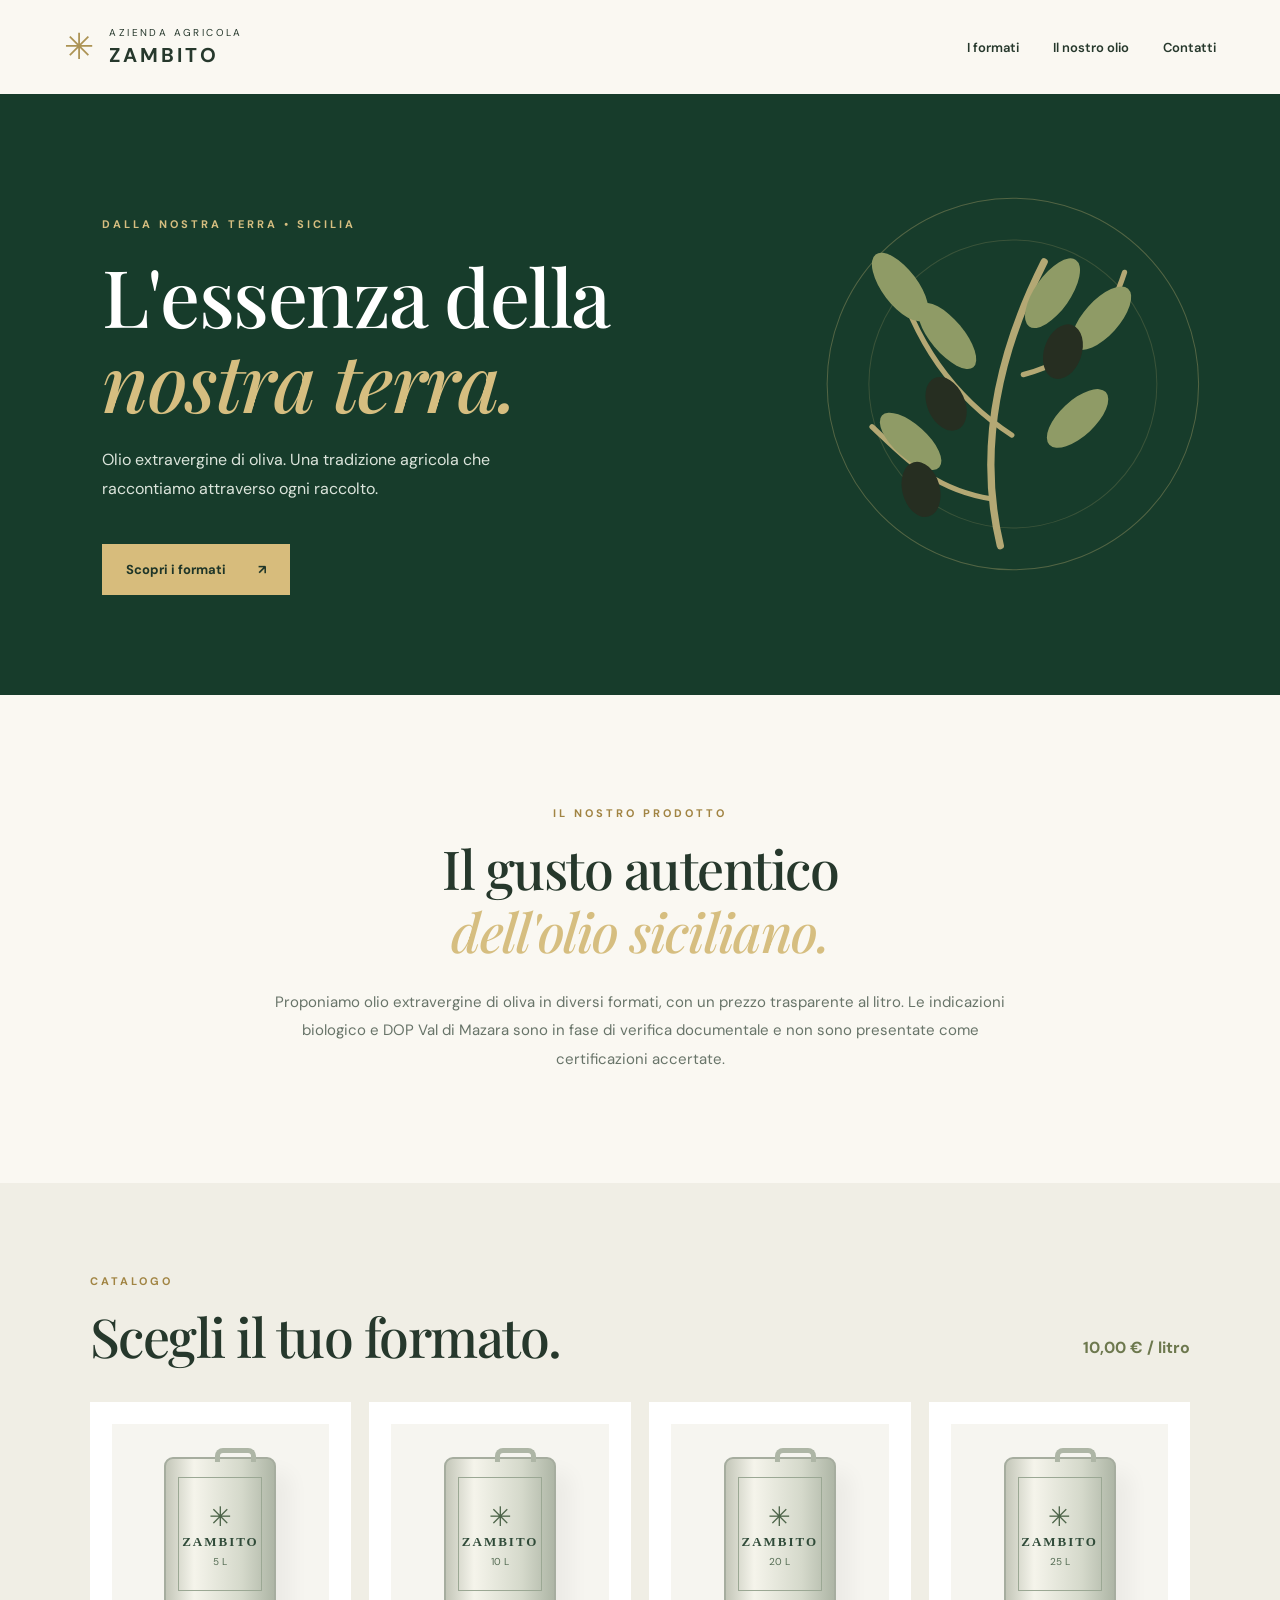
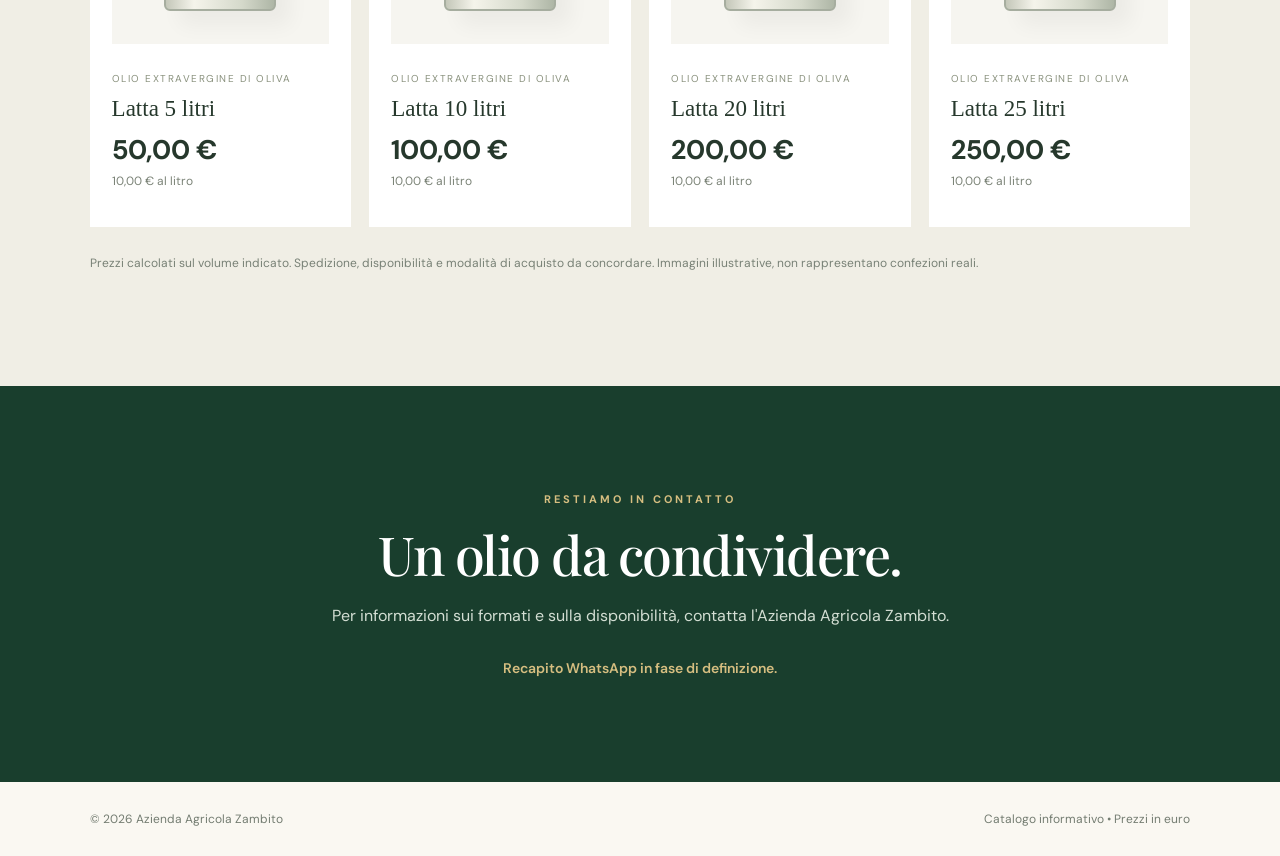
==== index.html @ 7dced293 "Add files via upload" ====
<!doctype html>
<html lang="it">
<head>
  <meta charset="utf-8" />
  <meta name="viewport" content="width=device-width, initial-scale=1" />
  <meta name="theme-color" content="#173c2b" />
  <meta name="description" content="Azienda Agricola Zambito: catalogo olio extravergine di oliva in latte da 5, 10, 20 e 25 litri." />
  <title>Azienda Agricola Zambito | Olio extravergine di oliva</title>
  <link rel="stylesheet" href="assets/style.css" />
  <script src="assets/app.js" defer></script>
</head>
<body>
  <header class="header"><a class="brand" href="#inizio"><span class="brand-icon">✳</span><span>AZIENDA AGRICOLA<br><strong>ZAMBITO</strong></span></a><nav aria-label="Navigazione"><a href="#prodotti">I formati</a><a href="#qualita">Il nostro olio</a><a href="#contatti">Contatti</a></nav></header>
  <main id="inizio">
    <section class="hero"><div class="hero-inner"><p class="eyebrow">DALLA NOSTRA TERRA • SICILIA</p><h1>L'essenza della<br><em>nostra terra.</em></h1><p>Olio extravergine di oliva. Una tradizione agricola che raccontiamo attraverso ogni raccolto.</p><a class="button" href="#prodotti">Scopri i formati <span aria-hidden="true">↗</span></a></div><div class="hero-art" aria-hidden="true"><svg viewBox="0 0 460 480" fill="none"><circle cx="250" cy="230" r="178" stroke="#d5bd7c" stroke-opacity=".35"/><circle cx="250" cy="230" r="138" stroke="#d5bd7c" stroke-opacity=".2"/><path d="M238 385C220 310 226 220 280 113" stroke="#c5b47c" stroke-width="7" stroke-linecap="round"/><path d="M249 279C180 234 150 170 136 118M260 221C324 205 345 160 357 123M229 340C173 331 147 301 115 271" stroke="#c5b47c" stroke-width="5" stroke-linecap="round"/><g fill="#9da66d"><ellipse cx="142" cy="137" rx="17" ry="39" transform="rotate(-37 142 137)"/><ellipse cx="187" cy="184" rx="16" ry="39" transform="rotate(-40 187 184)"/><ellipse cx="288" cy="143" rx="17" ry="39" transform="rotate(35 288 143)"/><ellipse cx="335" cy="167" rx="17" ry="38" transform="rotate(42 335 167)"/><ellipse cx="152" cy="285" rx="16" ry="37" transform="rotate(-48 152 285)"/><ellipse cx="312" cy="263" rx="17" ry="37" transform="rotate(47 312 263)"/></g><g fill="#282d20"><ellipse cx="186" cy="249" rx="18" ry="27" transform="rotate(-24 186 249)"/><ellipse cx="298" cy="199" rx="18" ry="27" transform="rotate(19 298 199)"/><ellipse cx="162" cy="331" rx="18" ry="27" transform="rotate(-15 162 331)"/></g></svg></div></section>
    <section class="intro" id="qualita"><p class="eyebrow dark">IL NOSTRO PRODOTTO</p><h2>Il gusto autentico<br><em>dell'olio siciliano.</em></h2><p>Proponiamo olio extravergine di oliva in diversi formati, con un prezzo trasparente al litro. Le indicazioni biologico e DOP Val di Mazara sono in fase di verifica documentale e non sono presentate come certificazioni accertate.</p></section>
    <section class="products-section" id="prodotti"><div class="section-top"><div><p class="eyebrow dark">CATALOGO</p><h2>Scegli il tuo formato.</h2></div><p class="price-note" id="price-note"></p></div><div class="products" id="products" aria-live="polite"><p>Caricamento catalogo…</p></div><p class="fineprint">Prezzi calcolati sul volume indicato. Spedizione, disponibilità e modalità di acquisto da concordare. Immagini illustrative, non rappresentano confezioni reali.</p></section>
    <section class="contact" id="contatti"><p class="eyebrow">RESTIAMO IN CONTATTO</p><h2>Un olio da condividere.</h2><p>Per informazioni sui formati e sulla disponibilità, contatta l'Azienda Agricola Zambito.</p><div id="contact-action" class="contact-placeholder">Recapito WhatsApp in fase di definizione.</div></section>
  </main><footer><span>© <span id="year"></span> Azienda Agricola Zambito</span><span>Catalogo informativo • Prezzi in euro</span></footer>
</body>
</html>
---- assets/style.css ----
@import url('https://fonts.googleapis.com/css2?family=DM+Sans:wght@400;500;600;700&family=Playfair+Display:ital,wght@0,500;0,600;1,500&display=swap');
:root{font-family:'DM Sans',sans-serif;color:#26382c;background:#faf8f2;font-synthesis:none}*{box-sizing:border-box}html{scroll-behavior:smooth}body{margin:0}a{color:inherit;text-decoration:none}.header{height:94px;padding:0 max(5vw,22px);display:flex;align-items:center;justify-content:space-between;background:#faf8f2}.brand{display:flex;align-items:center;gap:13px;font-size:10px;letter-spacing:2.4px;line-height:1.5}.brand strong{font-size:20px;letter-spacing:3px}.brand-icon{font-size:36px;color:#ac9354}.header nav{display:flex;gap:34px;font-size:13px;font-weight:600}.header nav a:hover{color:#a28b55}.hero{background:#173c2b;min-height:570px;color:#fff;display:grid;grid-template-columns:1.1fr .9fr;overflow:hidden}.hero-inner{padding:112px 0 100px max(8vw,25px);position:relative;z-index:1}.eyebrow{font-size:11px;letter-spacing:3px;color:#d6be80;font-weight:700}.eyebrow.dark{color:#a18443}h1,h2{font-family:'Playfair Display',Georgia,serif;font-weight:500;letter-spacing:-1.5px}h1{font-size:clamp(53px,6.2vw,92px);line-height:1.07;margin:22px 0}h1 em,h2 em{font-weight:500;color:#d6be80}h2{font-size:clamp(37px,4.2vw,58px);line-height:1.18;margin:16px 0 25px}.hero-inner>p:not(.eyebrow){max-width:440px;color:#dce5dc;line-height:1.85;font-size:16px}.button{display:inline-flex;background:#d7bc7c;color:#1e3528;padding:17px 24px;margin-top:24px;font-size:13px;font-weight:700;gap:32px}.button:hover{background:#f0d69b}.hero-art{display:flex;align-items:center;justify-content:center;opacity:.9}.hero-art svg{width:min(100%,480px)}.intro{text-align:center;max-width:780px;padding:100px 25px 95px;margin:auto}.intro p:last-child{font-size:15px;line-height:1.9;color:#687469}.products-section{padding:80px max(7vw,24px) 100px;background:#f0eee5}.section-top{display:flex;align-items:end;justify-content:space-between;gap:20px}.section-top h2{margin-bottom:34px}.price-note{font-weight:700;color:#6d784e;margin-bottom:44px}.products{display:grid;grid-template-columns:repeat(4,minmax(0,1fr));gap:18px}.product{background:#fff;padding:22px 22px 26px;min-width:0}.product-art{height:220px;display:flex;align-items:center;justify-content:center;background:#f6f5f0;margin-bottom:22px}.tin{position:relative;width:112px;height:154px;background:linear-gradient(90deg,#c4c7b9,#f5f4eb 26%,#d5d9cb 70%,#aeb6a6);border:2px solid #a6ad9f;border-radius:9px 9px 6px 6px;box-shadow:15px 15px 20px #0000000b;display:flex;flex-direction:column;align-items:center;justify-content:center}.tin:before{content:'';position:absolute;top:-11px;right:18px;width:31px;height:9px;border:5px solid #aeb6a6;border-bottom:0;border-radius:8px 8px 0 0}.tin:after{content:'';position:absolute;top:18px;bottom:18px;left:12px;right:12px;border:1px solid #9ba894}.tin .leaf{font-size:27px;color:#4d6449}.tin .tin-name{font-family:Georgia,serif;font-size:13px;font-weight:bold;letter-spacing:2px;color:#304b39}.tin .tin-volume{font-size:10px;color:#536b52;margin-top:5px}.product small{font-size:10px;letter-spacing:1.5px;color:#89917d}.product h3{font-family:Georgia,serif;font-weight:500;font-size:23px;margin:9px 0 10px}.product .price{font-size:27px;font-weight:700;margin:0}.product .per-liter{font-size:12px;color:#7b8377;margin-top:6px}.fineprint{color:#788176;font-size:12px;line-height:1.8;margin-top:26px}.contact{text-align:center;background:#193e2d;color:white;padding:95px 24px 105px}.contact h2{margin-bottom:14px}.contact>p:not(.eyebrow){color:#d3ded3;line-height:1.8}.contact-placeholder{margin-top:28px;color:#d6be80;font-weight:600;font-size:14px}.contact .button{margin-top:20px}footer{padding:29px max(7vw,24px);display:flex;justify-content:space-between;gap:15px;font-size:12px;color:#737c71}@media(max-width:900px){.products{grid-template-columns:repeat(2,minmax(0,1fr))}.hero{grid-template-columns:1fr .65fr}.hero-inner{padding-top:85px}.hero-art{margin-left:-60px}}@media(max-width:600px){.header{height:80px}.brand strong{font-size:17px}.header nav{gap:12px;font-size:11px}.header nav a:nth-child(2){display:none}.hero{grid-template-columns:1fr;min-height:0}.hero-inner{padding:70px 25px 40px}.hero-art{height:190px;margin:0;overflow:hidden}.hero-art svg{height:330px}.intro{padding:70px 24px}.products-section{padding:65px 20px}.section-top{display:block}.section-top h2{margin-bottom:15px}.price-note{margin-bottom:30px}.products{gap:12px}.product{padding:12px}.product-art{height:170px}.tin{transform:scale(.78)}.product h3{font-size:19px}.product .price{font-size:24px}footer{flex-direction:column;text-align:center}}
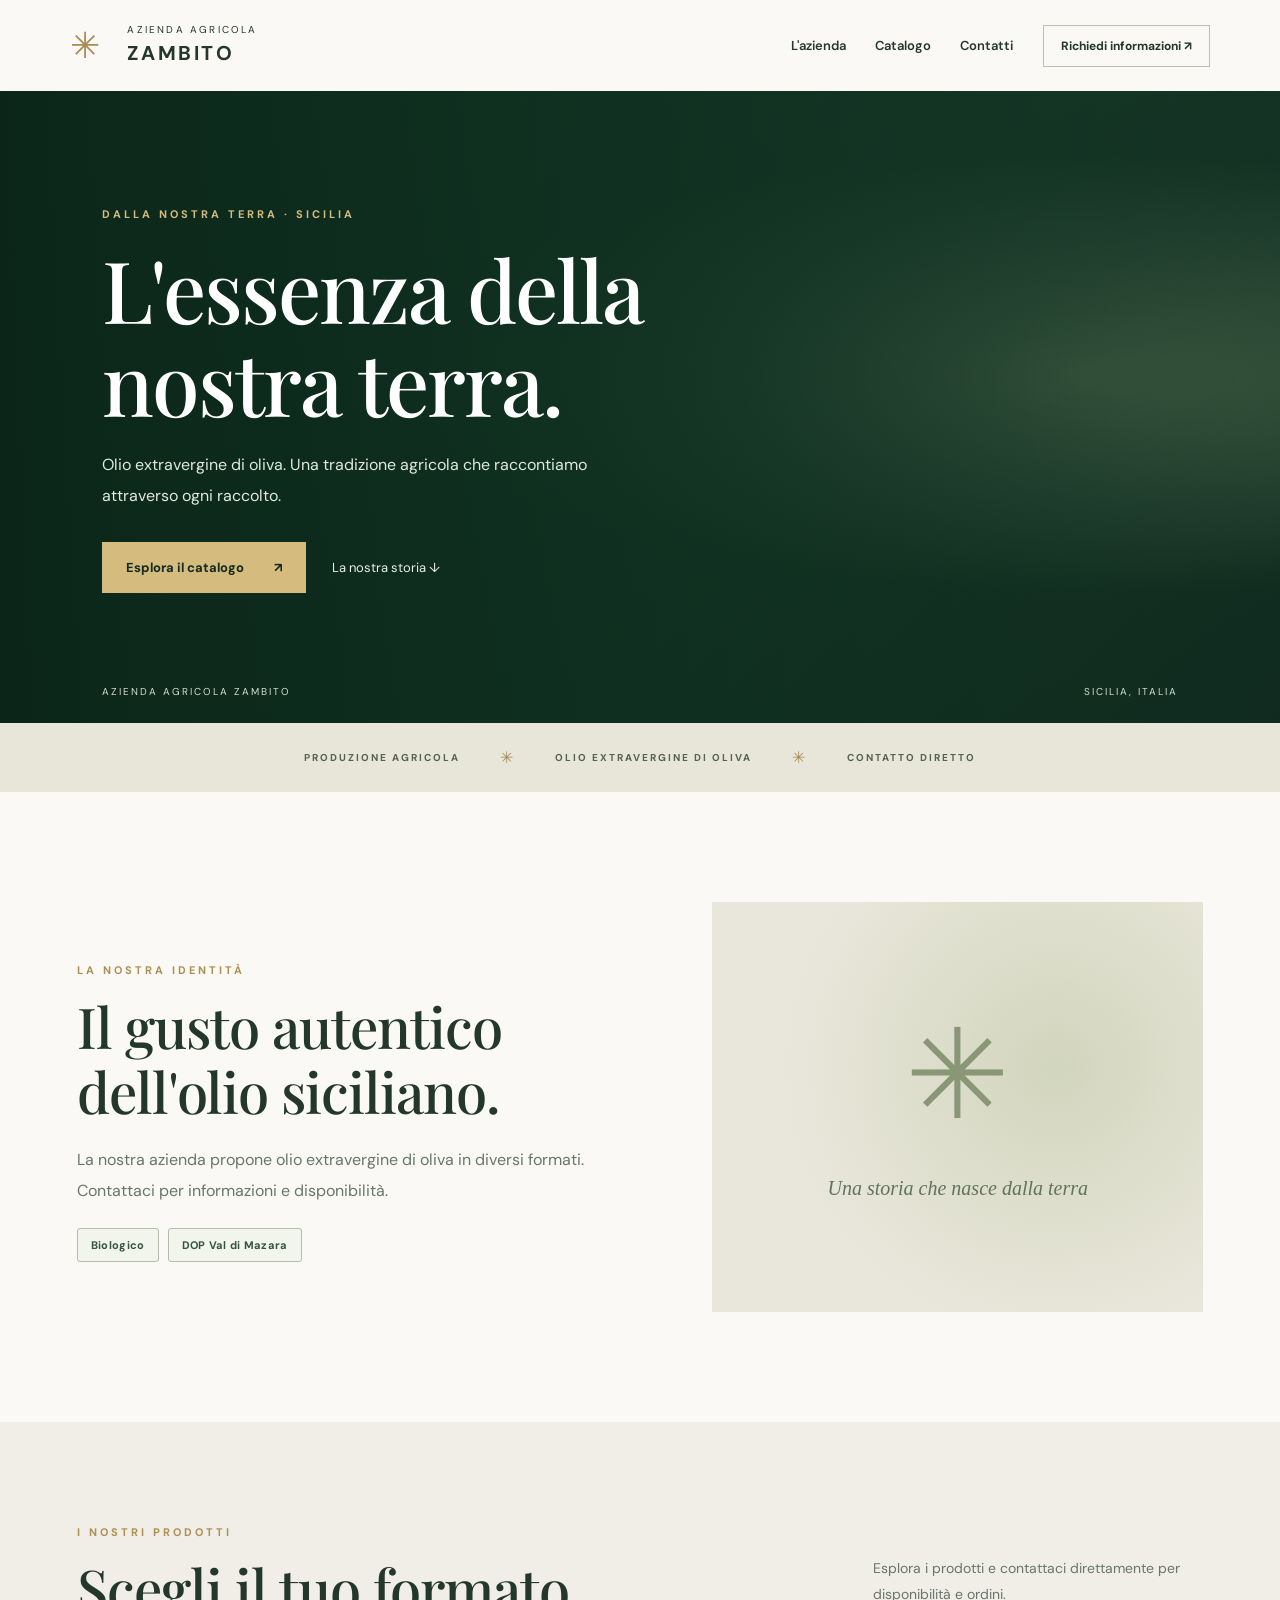
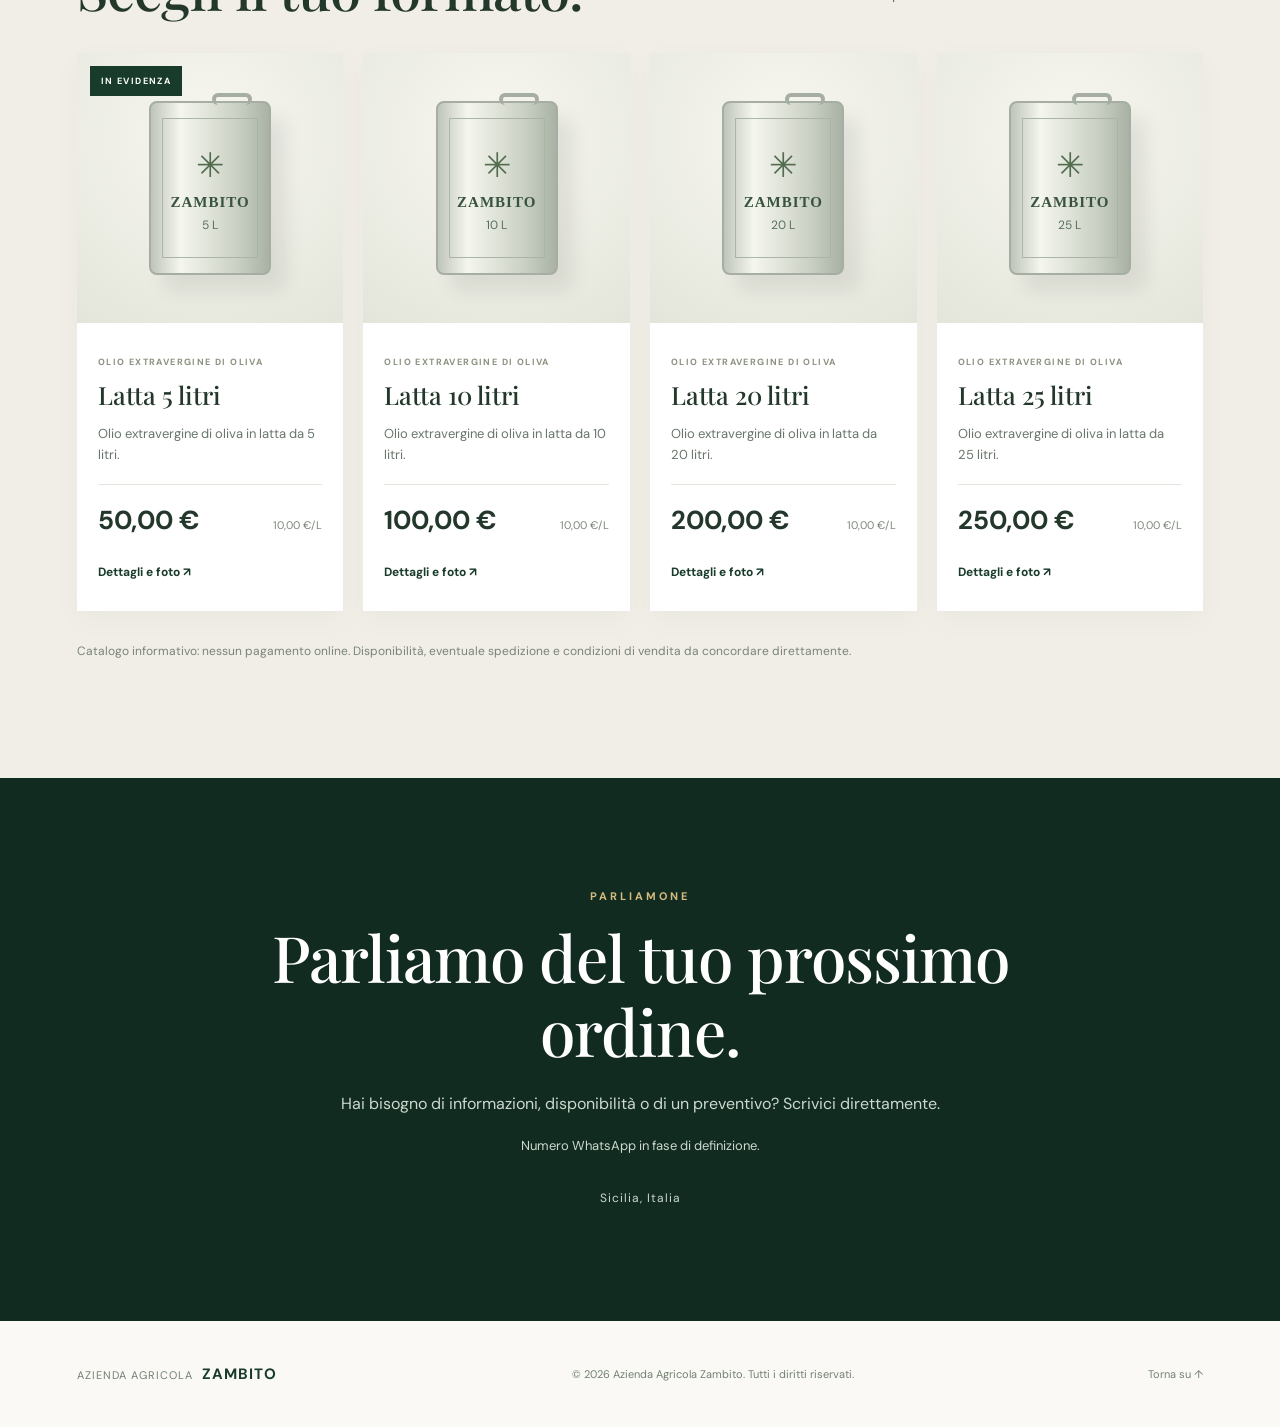
==== commit c8fcfcc5: "Add files via upload" ====
--- a/index.html
+++ b/index.html
@@ -1,21 +1,28 @@
 <!doctype html>
 <html lang="it">
 <head>
-  <meta charset="utf-8" />
-  <meta name="viewport" content="width=device-width, initial-scale=1" />
-  <meta name="theme-color" content="#173c2b" />
-  <meta name="description" content="Azienda Agricola Zambito: catalogo olio extravergine di oliva in latte da 5, 10, 20 e 25 litri." />
+  <meta charset="utf-8">
+  <meta name="viewport" content="width=device-width,initial-scale=1">
+  <meta name="theme-color" content="#183b2b">
+  <meta name="description" content="Azienda Agricola Zambito: scopri i formati di olio extravergine di oliva e richiedi informazioni direttamente su WhatsApp.">
   <title>Azienda Agricola Zambito | Olio extravergine di oliva</title>
-  <link rel="stylesheet" href="assets/style.css" />
-  <script src="assets/app.js" defer></script>
+  <link rel="stylesheet" href="/assets/style.css">
+  <script src="/assets/app.js" defer></script>
 </head>
 <body>
-  <header class="header"><a class="brand" href="#inizio"><span class="brand-icon">✳</span><span>AZIENDA AGRICOLA<br><strong>ZAMBITO</strong></span></a><nav aria-label="Navigazione"><a href="#prodotti">I formati</a><a href="#qualita">Il nostro olio</a><a href="#contatti">Contatti</a></nav></header>
+  <header class="site-header">
+    <a class="brand" href="#inizio" aria-label="Azienda Agricola Zambito - homepage"><span class="brand-mark" id="brand-mark">✳</span><span class="brand-copy">AZIENDA AGRICOLA <strong id="brand-name">ZAMBITO</strong></span></a>
+    <nav aria-label="Navigazione principale"><a href="#azienda">L'azienda</a><a href="#catalogo">Catalogo</a><a href="#contatti">Contatti</a></nav>
+    <a class="nav-contact" href="#contatti">Richiedi informazioni <span aria-hidden="true">↗</span></a>
+  </header>
   <main id="inizio">
-    <section class="hero"><div class="hero-inner"><p class="eyebrow">DALLA NOSTRA TERRA • SICILIA</p><h1>L'essenza della<br><em>nostra terra.</em></h1><p>Olio extravergine di oliva. Una tradizione agricola che raccontiamo attraverso ogni raccolto.</p><a class="button" href="#prodotti">Scopri i formati <span aria-hidden="true">↗</span></a></div><div class="hero-art" aria-hidden="true"><svg viewBox="0 0 460 480" fill="none"><circle cx="250" cy="230" r="178" stroke="#d5bd7c" stroke-opacity=".35"/><circle cx="250" cy="230" r="138" stroke="#d5bd7c" stroke-opacity=".2"/><path d="M238 385C220 310 226 220 280 113" stroke="#c5b47c" stroke-width="7" stroke-linecap="round"/><path d="M249 279C180 234 150 170 136 118M260 221C324 205 345 160 357 123M229 340C173 331 147 301 115 271" stroke="#c5b47c" stroke-width="5" stroke-linecap="round"/><g fill="#9da66d"><ellipse cx="142" cy="137" rx="17" ry="39" transform="rotate(-37 142 137)"/><ellipse cx="187" cy="184" rx="16" ry="39" transform="rotate(-40 187 184)"/><ellipse cx="288" cy="143" rx="17" ry="39" transform="rotate(35 288 143)"/><ellipse cx="335" cy="167" rx="17" ry="38" transform="rotate(42 335 167)"/><ellipse cx="152" cy="285" rx="16" ry="37" transform="rotate(-48 152 285)"/><ellipse cx="312" cy="263" rx="17" ry="37" transform="rotate(47 312 263)"/></g><g fill="#282d20"><ellipse cx="186" cy="249" rx="18" ry="27" transform="rotate(-24 186 249)"/><ellipse cx="298" cy="199" rx="18" ry="27" transform="rotate(19 298 199)"/><ellipse cx="162" cy="331" rx="18" ry="27" transform="rotate(-15 162 331)"/></g></svg></div></section>
-    <section class="intro" id="qualita"><p class="eyebrow dark">IL NOSTRO PRODOTTO</p><h2>Il gusto autentico<br><em>dell'olio siciliano.</em></h2><p>Proponiamo olio extravergine di oliva in diversi formati, con un prezzo trasparente al litro. Le indicazioni biologico e DOP Val di Mazara sono in fase di verifica documentale e non sono presentate come certificazioni accertate.</p></section>
-    <section class="products-section" id="prodotti"><div class="section-top"><div><p class="eyebrow dark">CATALOGO</p><h2>Scegli il tuo formato.</h2></div><p class="price-note" id="price-note"></p></div><div class="products" id="products" aria-live="polite"><p>Caricamento catalogo…</p></div><p class="fineprint">Prezzi calcolati sul volume indicato. Spedizione, disponibilità e modalità di acquisto da concordare. Immagini illustrative, non rappresentano confezioni reali.</p></section>
-    <section class="contact" id="contatti"><p class="eyebrow">RESTIAMO IN CONTATTO</p><h2>Un olio da condividere.</h2><p>Per informazioni sui formati e sulla disponibilità, contatta l'Azienda Agricola Zambito.</p><div id="contact-action" class="contact-placeholder">Recapito WhatsApp in fase di definizione.</div></section>
-  </main><footer><span>© <span id="year"></span> Azienda Agricola Zambito</span><span>Catalogo informativo • Prezzi in euro</span></footer>
+    <section class="hero"><div class="hero-photo" id="hero-photo" aria-hidden="true"></div><div class="hero-shade"></div><div class="hero-content"><p class="kicker" id="hero-kicker">DALLA NOSTRA TERRA · SICILIA</p><h1 id="hero-title">L'essenza della nostra terra.</h1><p id="hero-description">Olio extravergine di oliva. Una tradizione agricola che raccontiamo attraverso ogni raccolto.</p><div class="hero-actions"><a class="btn btn-gold" href="#catalogo">Esplora il catalogo <span aria-hidden="true">↗</span></a><a class="hero-link" href="#azienda">La nostra storia ↓</a></div></div><div class="hero-bottom"><span>AZIENDA AGRICOLA ZAMBITO</span><span id="hero-localita">SICILIA, ITALIA</span></div></section>
+    <section class="trust-strip" aria-label="Caratteristiche del prodotto"><span>PRODUZIONE AGRICOLA</span><span class="dot">✳</span><span>OLIO EXTRAVERGINE DI OLIVA</span><span class="dot">✳</span><span>CONTATTO DIRETTO</span></section>
+    <section class="about section-wrap" id="azienda"><div class="about-copy"><p class="section-kicker">LA NOSTRA IDENTITÀ</p><h2 id="about-title">Il gusto autentico dell'olio siciliano.</h2><p id="about-description">La nostra azienda propone olio extravergine di oliva in diversi formati. Contattaci per informazioni e disponibilità.</p><div id="certifications" class="certifications" aria-label="Certificazioni dichiarate"></div></div><div class="about-visual" id="about-visual"><div class="about-placeholder"><span>✳</span><p>Una storia che nasce dalla terra</p></div></div></section>
+    <section class="catalog-section" id="catalogo"><div class="section-wrap"><div class="catalog-heading"><div><p class="section-kicker">I NOSTRI PRODOTTI</p><h2 id="catalog-title">Scegli il tuo formato.</h2></div><p>Esplora i prodotti e contattaci direttamente per disponibilità e ordini.</p></div><div id="products" class="products-grid" aria-live="polite"><p>Caricamento catalogo…</p></div><p class="catalog-disclaimer">Catalogo informativo: nessun pagamento online. Disponibilità, eventuale spedizione e condizioni di vendita da concordare direttamente.</p></div></section>
+    <section class="contact-section" id="contatti"><div class="contact-inner"><p class="section-kicker light">PARLIAMONE</p><h2 id="contact-title">Parliamo del tuo prossimo ordine.</h2><p id="contact-description">Hai bisogno di informazioni, disponibilità o di un preventivo? Scrivici direttamente.</p><div id="contact-actions"><span class="contact-wait">Il contatto WhatsApp sarà disponibile a breve.</span></div><p class="contact-location" id="contact-location">Sicilia, Italia</p></div></section>
+  </main>
+  <footer><div class="footer-brand">AZIENDA AGRICOLA <strong>ZAMBITO</strong></div><p>© <span id="year"></span> Azienda Agricola Zambito. Tutti i diritti riservati.</p><a href="#inizio">Torna su ↑</a></footer>
+  <dialog id="product-dialog" aria-labelledby="dialog-title"><button class="dialog-close" id="dialog-close" aria-label="Chiudi">×</button><div class="dialog-layout"><div><div id="dialog-main-image" class="dialog-main-image"></div><div id="dialog-gallery" class="dialog-gallery"></div></div><div class="dialog-details"><p class="section-kicker">DETTAGLI PRODOTTO</p><h2 id="dialog-title"></h2><p id="dialog-description"></p><div id="dialog-certifications" class="certifications"></div><p class="dialog-price" id="dialog-price"></p><p id="dialog-unit"></p><p id="dialog-availability"></p><div id="dialog-action"></div></div></div></dialog>
 </body>
 </html>
--- a/assets/style.css
+++ b/assets/style.css
@@ -1,2 +1,2 @@
-@import url('https://fonts.googleapis.com/css2?family=DM+Sans:wght@400;500;600;700&family=Playfair+Display:ital,wght@0,500;0,600;1,500&display=swap');
-:root{font-family:'DM Sans',sans-serif;color:#26382c;background:#faf8f2;font-synthesis:none}*{box-sizing:border-box}html{scroll-behavior:smooth}body{margin:0}a{color:inherit;text-decoration:none}.header{height:94px;padding:0 max(5vw,22px);display:flex;align-items:center;justify-content:space-between;background:#faf8f2}.brand{display:flex;align-items:center;gap:13px;font-size:10px;letter-spacing:2.4px;line-height:1.5}.brand strong{font-size:20px;letter-spacing:3px}.brand-icon{font-size:36px;color:#ac9354}.header nav{display:flex;gap:34px;font-size:13px;font-weight:600}.header nav a:hover{color:#a28b55}.hero{background:#173c2b;min-height:570px;color:#fff;display:grid;grid-template-columns:1.1fr .9fr;overflow:hidden}.hero-inner{padding:112px 0 100px max(8vw,25px);position:relative;z-index:1}.eyebrow{font-size:11px;letter-spacing:3px;color:#d6be80;font-weight:700}.eyebrow.dark{color:#a18443}h1,h2{font-family:'Playfair Display',Georgia,serif;font-weight:500;letter-spacing:-1.5px}h1{font-size:clamp(53px,6.2vw,92px);line-height:1.07;margin:22px 0}h1 em,h2 em{font-weight:500;color:#d6be80}h2{font-size:clamp(37px,4.2vw,58px);line-height:1.18;margin:16px 0 25px}.hero-inner>p:not(.eyebrow){max-width:440px;color:#dce5dc;line-height:1.85;font-size:16px}.button{display:inline-flex;background:#d7bc7c;color:#1e3528;padding:17px 24px;margin-top:24px;font-size:13px;font-weight:700;gap:32px}.button:hover{background:#f0d69b}.hero-art{display:flex;align-items:center;justify-content:center;opacity:.9}.hero-art svg{width:min(100%,480px)}.intro{text-align:center;max-width:780px;padding:100px 25px 95px;margin:auto}.intro p:last-child{font-size:15px;line-height:1.9;color:#687469}.products-section{padding:80px max(7vw,24px) 100px;background:#f0eee5}.section-top{display:flex;align-items:end;justify-content:space-between;gap:20px}.section-top h2{margin-bottom:34px}.price-note{font-weight:700;color:#6d784e;margin-bottom:44px}.products{display:grid;grid-template-columns:repeat(4,minmax(0,1fr));gap:18px}.product{background:#fff;padding:22px 22px 26px;min-width:0}.product-art{height:220px;display:flex;align-items:center;justify-content:center;background:#f6f5f0;margin-bottom:22px}.tin{position:relative;width:112px;height:154px;background:linear-gradient(90deg,#c4c7b9,#f5f4eb 26%,#d5d9cb 70%,#aeb6a6);border:2px solid #a6ad9f;border-radius:9px 9px 6px 6px;box-shadow:15px 15px 20px #0000000b;display:flex;flex-direction:column;align-items:center;justify-content:center}.tin:before{content:'';position:absolute;top:-11px;right:18px;width:31px;height:9px;border:5px solid #aeb6a6;border-bottom:0;border-radius:8px 8px 0 0}.tin:after{content:'';position:absolute;top:18px;bottom:18px;left:12px;right:12px;border:1px solid #9ba894}.tin .leaf{font-size:27px;color:#4d6449}.tin .tin-name{font-family:Georgia,serif;font-size:13px;font-weight:bold;letter-spacing:2px;color:#304b39}.tin .tin-volume{font-size:10px;color:#536b52;margin-top:5px}.product small{font-size:10px;letter-spacing:1.5px;color:#89917d}.product h3{font-family:Georgia,serif;font-weight:500;font-size:23px;margin:9px 0 10px}.product .price{font-size:27px;font-weight:700;margin:0}.product .per-liter{font-size:12px;color:#7b8377;margin-top:6px}.fineprint{color:#788176;font-size:12px;line-height:1.8;margin-top:26px}.contact{text-align:center;background:#193e2d;color:white;padding:95px 24px 105px}.contact h2{margin-bottom:14px}.contact>p:not(.eyebrow){color:#d3ded3;line-height:1.8}.contact-placeholder{margin-top:28px;color:#d6be80;font-weight:600;font-size:14px}.contact .button{margin-top:20px}footer{padding:29px max(7vw,24px);display:flex;justify-content:space-between;gap:15px;font-size:12px;color:#737c71}@media(max-width:900px){.products{grid-template-columns:repeat(2,minmax(0,1fr))}.hero{grid-template-columns:1fr .65fr}.hero-inner{padding-top:85px}.hero-art{margin-left:-60px}}@media(max-width:600px){.header{height:80px}.brand strong{font-size:17px}.header nav{gap:12px;font-size:11px}.header nav a:nth-child(2){display:none}.hero{grid-template-columns:1fr;min-height:0}.hero-inner{padding:70px 25px 40px}.hero-art{height:190px;margin:0;overflow:hidden}.hero-art svg{height:330px}.intro{padding:70px 24px}.products-section{padding:65px 20px}.section-top{display:block}.section-top h2{margin-bottom:15px}.price-note{margin-bottom:30px}.products{gap:12px}.product{padding:12px}.product-art{height:170px}.tin{transform:scale(.78)}.product h3{font-size:19px}.product .price{font-size:24px}footer{flex-direction:column;text-align:center}}
+@import url('https://fonts.googleapis.com/css2?family=DM+Sans:wght@400;500;600;700&family=Playfair+Display:ital,wght@0,500;0,600;0,700;1,500&display=swap');
+:root{--green:#183b2b;--deep:#112b20;--gold:#d5bb7e;--ink:#24372b;--muted:#68766b;--paper:#faf9f5;--cream:#f0eee7;font-family:'DM Sans',sans-serif;color:var(--ink);background:var(--paper);font-synthesis:none}*{box-sizing:border-box}html{scroll-behavior:smooth}body{margin:0}button,input{font:inherit}button{cursor:pointer}a{text-decoration:none;color:inherit}img{display:block;max-width:100%}.site-header{height:91px;padding:0 max(5.5vw,24px);display:flex;align-items:center;gap:30px;background:var(--paper)}.brand{display:flex;align-items:center;gap:12px;margin-right:auto;min-width:0}.brand-mark{font-size:36px;color:#a88c53;width:45px;display:flex;align-items:center}.brand-mark img{max-height:52px;max-width:52px;object-fit:contain}.brand-copy{display:flex;flex-direction:column;font-size:10px;letter-spacing:2.2px;line-height:1.55;white-space:nowrap}.brand-copy strong{font-size:20px;letter-spacing:2.6px}.site-header nav{display:flex;gap:29px;font-size:13px;font-weight:600}.site-header nav a:hover,.site-header a:hover{color:#987c43}.nav-contact{border:1px solid #b9c1b6;padding:12px 17px;font-size:12px;font-weight:700;white-space:nowrap}.hero{min-height:620px;background:var(--green);color:#fff;position:relative;isolation:isolate;overflow:hidden;display:flex;align-items:center}.hero-photo{position:absolute;inset:0;background-image:radial-gradient(ellipse at 85% 45%,#47654a 0%,transparent 45%),linear-gradient(135deg,#234d35,#102a20);background-size:cover;background-position:center;z-index:-2}.hero-shade{position:absolute;inset:0;background:linear-gradient(90deg,rgba(10,37,24,.96) 0%,rgba(13,45,30,.84) 46%,rgba(14,42,27,.22) 100%);z-index:-1}.hero-content{padding:105px max(8vw,30px) 130px;max-width:840px}.kicker,.section-kicker{letter-spacing:3px;font-size:11px;font-weight:700;color:#ad8f52}.hero .kicker{color:var(--gold)}h1,h2,h3{font-family:'Playfair Display',Georgia,serif;font-weight:500}h1{font-size:clamp(54px,6.7vw,94px);line-height:1.08;letter-spacing:-2px;margin:22px 0;max-width:800px}h2{font-size:clamp(35px,4.4vw,58px);line-height:1.15;letter-spacing:-1px;margin:17px 0 22px}.hero-content>p:not(.kicker){font-size:16px;line-height:1.9;max-width:550px;color:#e2e9e1}.hero-actions{display:flex;gap:26px;align-items:center;margin-top:31px}.btn{display:inline-flex;align-items:center;justify-content:center;gap:30px;padding:17px 24px;font-size:13px;font-weight:700;border:0}.btn-gold{background:var(--gold);color:var(--deep)}.btn-gold:hover{background:#f2d69c}.btn-dark{background:var(--green);color:#fff}.hero-link{font-size:13px;color:#e9eee7}.hero-bottom{position:absolute;bottom:25px;left:max(8vw,30px);right:max(8vw,30px);display:flex;justify-content:space-between;gap:15px;font-size:10px;letter-spacing:2px;color:#d7ddcf}.trust-strip{display:flex;justify-content:center;gap:40px;align-items:center;padding:24px 18px;background:#e8e5d9;font-size:10px;font-weight:700;letter-spacing:2px;color:#53634e;text-align:center}.trust-strip .dot{font-size:16px;color:#a28c55}.section-wrap{max-width:1440px;margin:auto;padding-left:max(6vw,24px);padding-right:max(6vw,24px)}.about{display:grid;grid-template-columns:1fr .9fr;gap:8%;align-items:center;padding-top:110px;padding-bottom:110px}.about-copy>p:not(.section-kicker){color:var(--muted);font-size:16px;line-height:1.9;max-width:610px}.about-visual{min-height:410px;background:#e6e6dc;overflow:hidden}.about-visual>img{width:100%;height:100%;min-height:410px;object-fit:cover}.about-placeholder{height:410px;background:radial-gradient(circle at 70% 40%,#d2d5bd,#e9e7dc 65%);display:flex;flex-direction:column;align-items:center;justify-content:center;color:#61735d}.about-placeholder span{font-size:125px;color:#899777}.about-placeholder p{font-family:Georgia,serif;font-style:italic;font-size:20px}.certifications{display:flex;gap:9px;flex-wrap:wrap;margin-top:22px}.cert-badge{border:1px solid #b4bcab;border-radius:3px;padding:9px 13px;font-size:11px;letter-spacing:.3px;font-weight:700;color:#34543d;background:#f1f5ec}.catalog-section{background:var(--cream);padding:92px 0 104px}.catalog-heading{display:flex;justify-content:space-between;align-items:end;gap:35px;margin-bottom:32px}.catalog-heading h2{margin-bottom:0}.catalog-heading>p{font-size:14px;color:var(--muted);line-height:1.8;max-width:330px}.products-grid{display:grid;grid-template-columns:repeat(4,minmax(0,1fr));gap:20px}.product-card{background:#fff;min-width:0;box-shadow:0 8px 28px #26372a08}.product-image{border:0;padding:0;width:100%;height:270px;position:relative;overflow:hidden;background:#e9e8e0;display:block}.product-image>img{width:100%;height:100%;object-fit:cover;transition:transform .25s}.product-image:hover>img{transform:scale(1.035)}.ribbon{position:absolute;top:13px;left:13px;background:var(--green);color:#fff;font-size:9px;font-weight:700;letter-spacing:1.4px;padding:9px 11px}.product-placeholder{height:100%;min-height:180px;background:radial-gradient(circle at 50% 30%,#f7f7f1,#e4e5da);display:flex;justify-content:center;align-items:center}.placeholder-tin{height:174px;width:122px;background:linear-gradient(90deg,#bfc5ba,#f5f6ee 25%,#cbd1c5 72%,#a9b2a5);border:2px solid #a6aea3;border-radius:8px;display:flex;flex-direction:column;align-items:center;justify-content:center;gap:6px;box-shadow:15px 16px 20px #00000014;position:relative}.placeholder-tin:before{content:'';position:absolute;top:-10px;right:17px;width:32px;height:8px;border:4px solid #a6aea3;border-bottom:0;border-radius:6px}.placeholder-tin:after{content:'';position:absolute;inset:15px 11px;border:1px solid #aab4a7;pointer-events:none}.olive-symbol{font-size:34px;color:#526c4e}.placeholder-tin strong{font-family:Georgia,serif;font-size:15px;letter-spacing:1px;color:#38533e}.placeholder-tin>span:last-child{font-size:12px;color:#58705b}.product-body{padding:24px 21px 23px}.product-kicker{font-size:9px;font-weight:700;letter-spacing:1.4px;color:#8a927f}.product-body h3{font-size:25px;line-height:1.2;margin:12px 0}.product-description{font-size:13px;color:var(--muted);line-height:1.65;min-height:43px}.product-price-row{border-top:1px solid #e5e7df;padding-top:18px;margin-top:18px;display:flex;align-items:baseline;justify-content:space-between;gap:7px}.product-price-row strong{font-size:26px}.product-price-row span{font-size:11px;color:#7d877c}.product-actions{margin-top:19px;display:flex;justify-content:space-between;gap:8px;align-items:center;flex-wrap:wrap}.text-button{background:none;border:0;padding:8px 0;color:var(--green);font-size:12px;font-weight:700;text-align:left}.small-wa{font-size:11px;font-weight:700;background:#e8f0e7;color:#235537;padding:10px}.catalog-disclaimer{font-size:12px;line-height:1.8;color:#798477;margin-top:30px}.contact-section{background:var(--deep);color:white;padding:100px 24px;text-align:center}.contact-inner{max-width:740px;margin:auto}.section-kicker.light{color:var(--gold)}.contact-section h2{font-size:clamp(42px,5vw,67px)}.contact-section p:not(.section-kicker){color:#cdd9cf;line-height:1.8}.contact-section .btn{margin-top:17px}.contact-wait{color:#d5bb7e;font-size:13px}.email-link{display:block;margin-top:22px;text-decoration:underline;color:#e5e9df}.contact-location{margin-top:30px;font-size:12px;letter-spacing:1px}footer{display:flex;align-items:center;justify-content:space-between;gap:25px;padding:35px max(6vw,24px);font-size:11px;color:#718071}footer .footer-brand{letter-spacing:1px}footer .footer-brand strong{font-size:15px;margin-left:5px;color:var(--green)}dialog{border:0;padding:0;max-width:min(1020px,94vw);width:100%;max-height:90vh;box-shadow:0 25px 80px #0005;background:var(--paper);color:var(--ink)}dialog::backdrop{background:#0b201ac9}.dialog-close{position:absolute;right:18px;top:10px;font-size:35px;border:0;background:#ffffffd9;z-index:2;width:44px;height:44px}.dialog-layout{display:grid;grid-template-columns:1fr 1fr;gap:35px;padding:45px}.dialog-main-image{height:400px;background:#e8e9e1;overflow:hidden}.dialog-main-image>img{width:100%;height:100%;object-fit:contain}.dialog-gallery{display:flex;gap:10px;flex-wrap:wrap;margin-top:12px}.gallery-thumb{width:70px;height:70px;border:1px solid #c8d0c5;background:#fff;padding:3px}.gallery-thumb img{height:100%;width:100%;object-fit:cover}.dialog-details{padding:20px 0}.dialog-details h2{font-size:44px}.dialog-details>p:not(.section-kicker){color:var(--muted);line-height:1.8}.dialog-price{font-size:32px!important;color:var(--ink)!important;font-weight:700;margin-bottom:0}.dialog-details .btn{margin-top:20px}@media(max-width:1100px){.products-grid{grid-template-columns:repeat(2,minmax(0,1fr))}.site-header nav{gap:16px}.nav-contact{display:none}}@media(max-width:700px){.site-header{height:77px;padding:0 18px}.site-header nav{gap:12px;font-size:11px}.site-header nav a:first-child{display:none}.brand-copy{font-size:8px}.brand-copy strong{font-size:16px}.brand-mark{width:32px;font-size:29px}.hero{min-height:570px}.hero-content{padding:80px 24px 120px}.hero-shade{background:linear-gradient(90deg,#0b281ed9,#0b281e7a)}.hero-actions{gap:14px;flex-wrap:wrap}.hero-bottom{left:24px;right:24px;font-size:8px}.trust-strip{gap:10px;font-size:8px;flex-wrap:wrap}.trust-strip span:nth-child(4),.trust-strip span:nth-child(5){display:none}.about{grid-template-columns:1fr;padding-top:75px;padding-bottom:75px;gap:28px}.about-visual,.about-placeholder,.about-visual>img{min-height:290px;height:290px}.catalog-section{padding:68px 0}.catalog-heading{display:block}.catalog-heading>p{margin-top:20px}.products-grid{gap:12px}.product-image{height:210px}.product-body{padding:15px 13px}.product-body h3{font-size:20px}.product-description{font-size:12px}.product-price-row strong{font-size:22px}.placeholder-tin{transform:scale(.8)}.contact-section{padding:75px 20px}footer{flex-direction:column;text-align:center}.dialog-layout{grid-template-columns:1fr;gap:10px;padding:20px}.dialog-main-image{height:260px}.dialog-details h2{font-size:32px}}
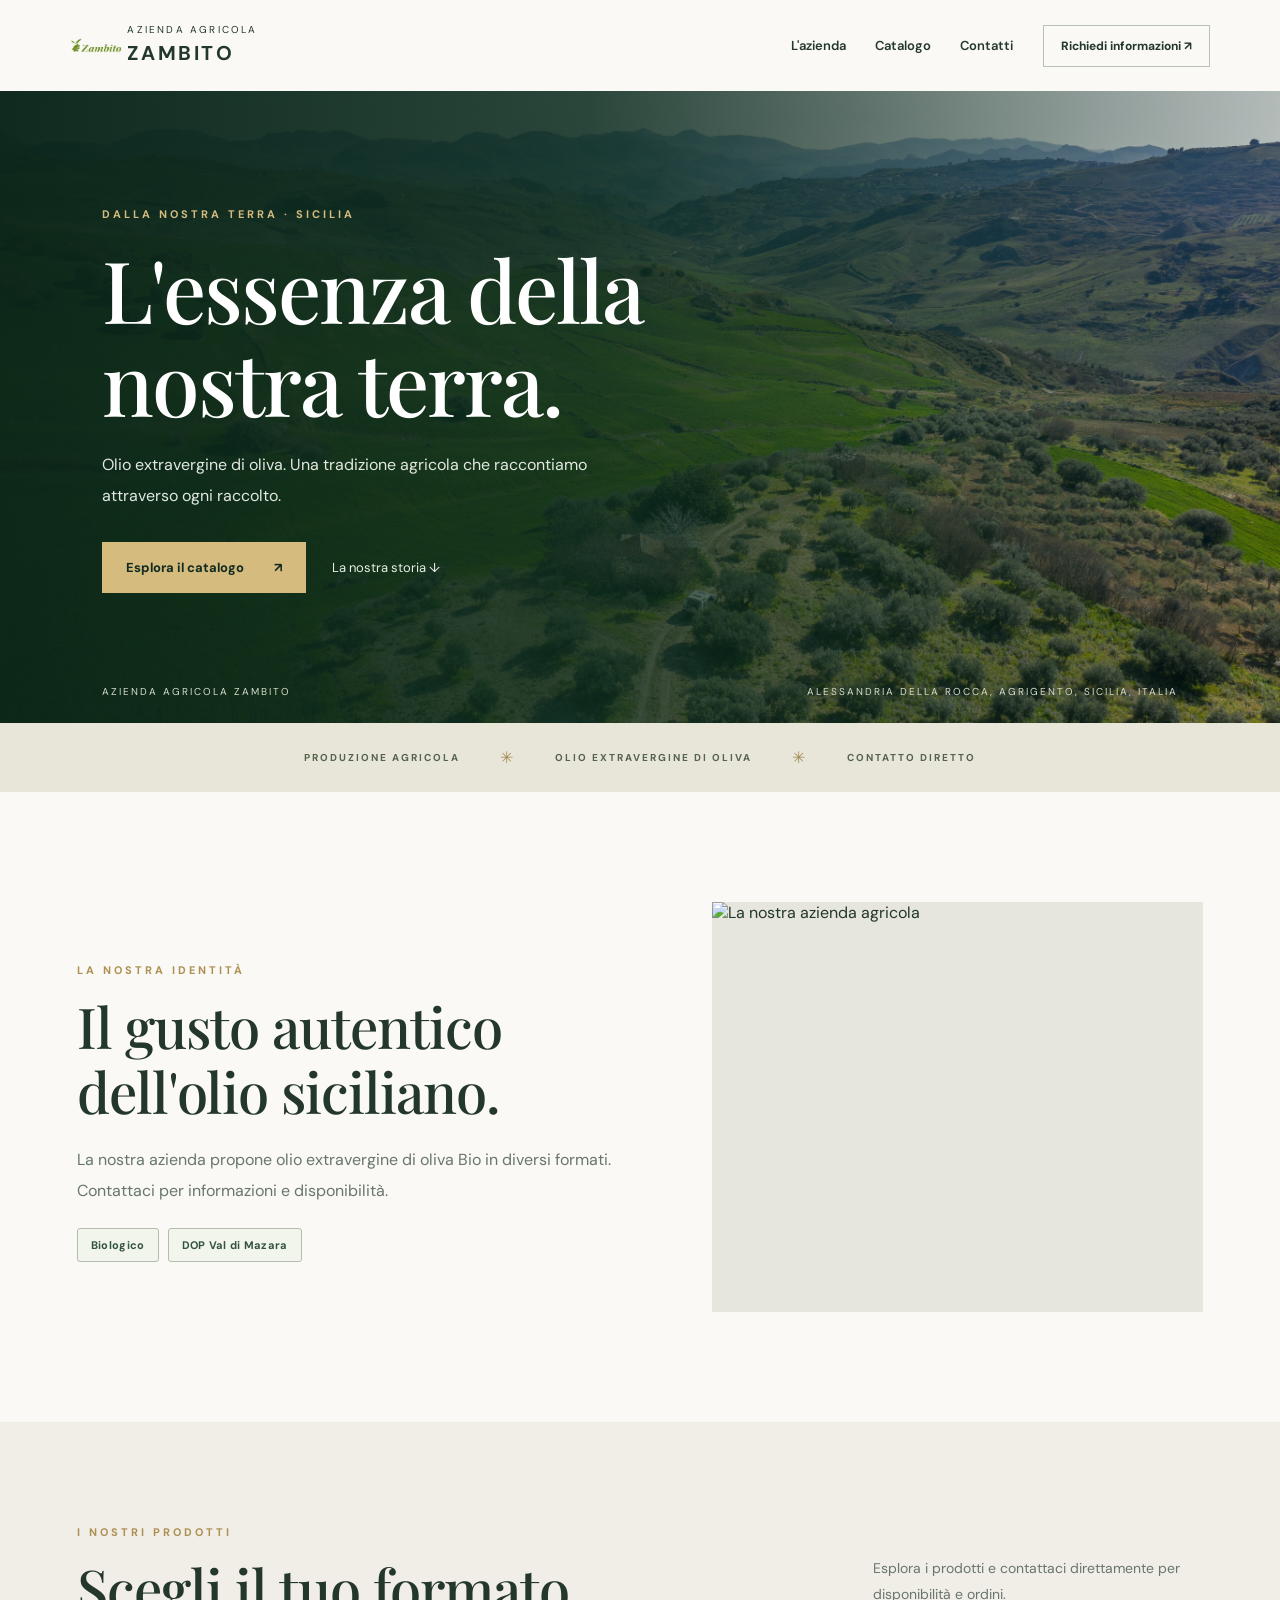
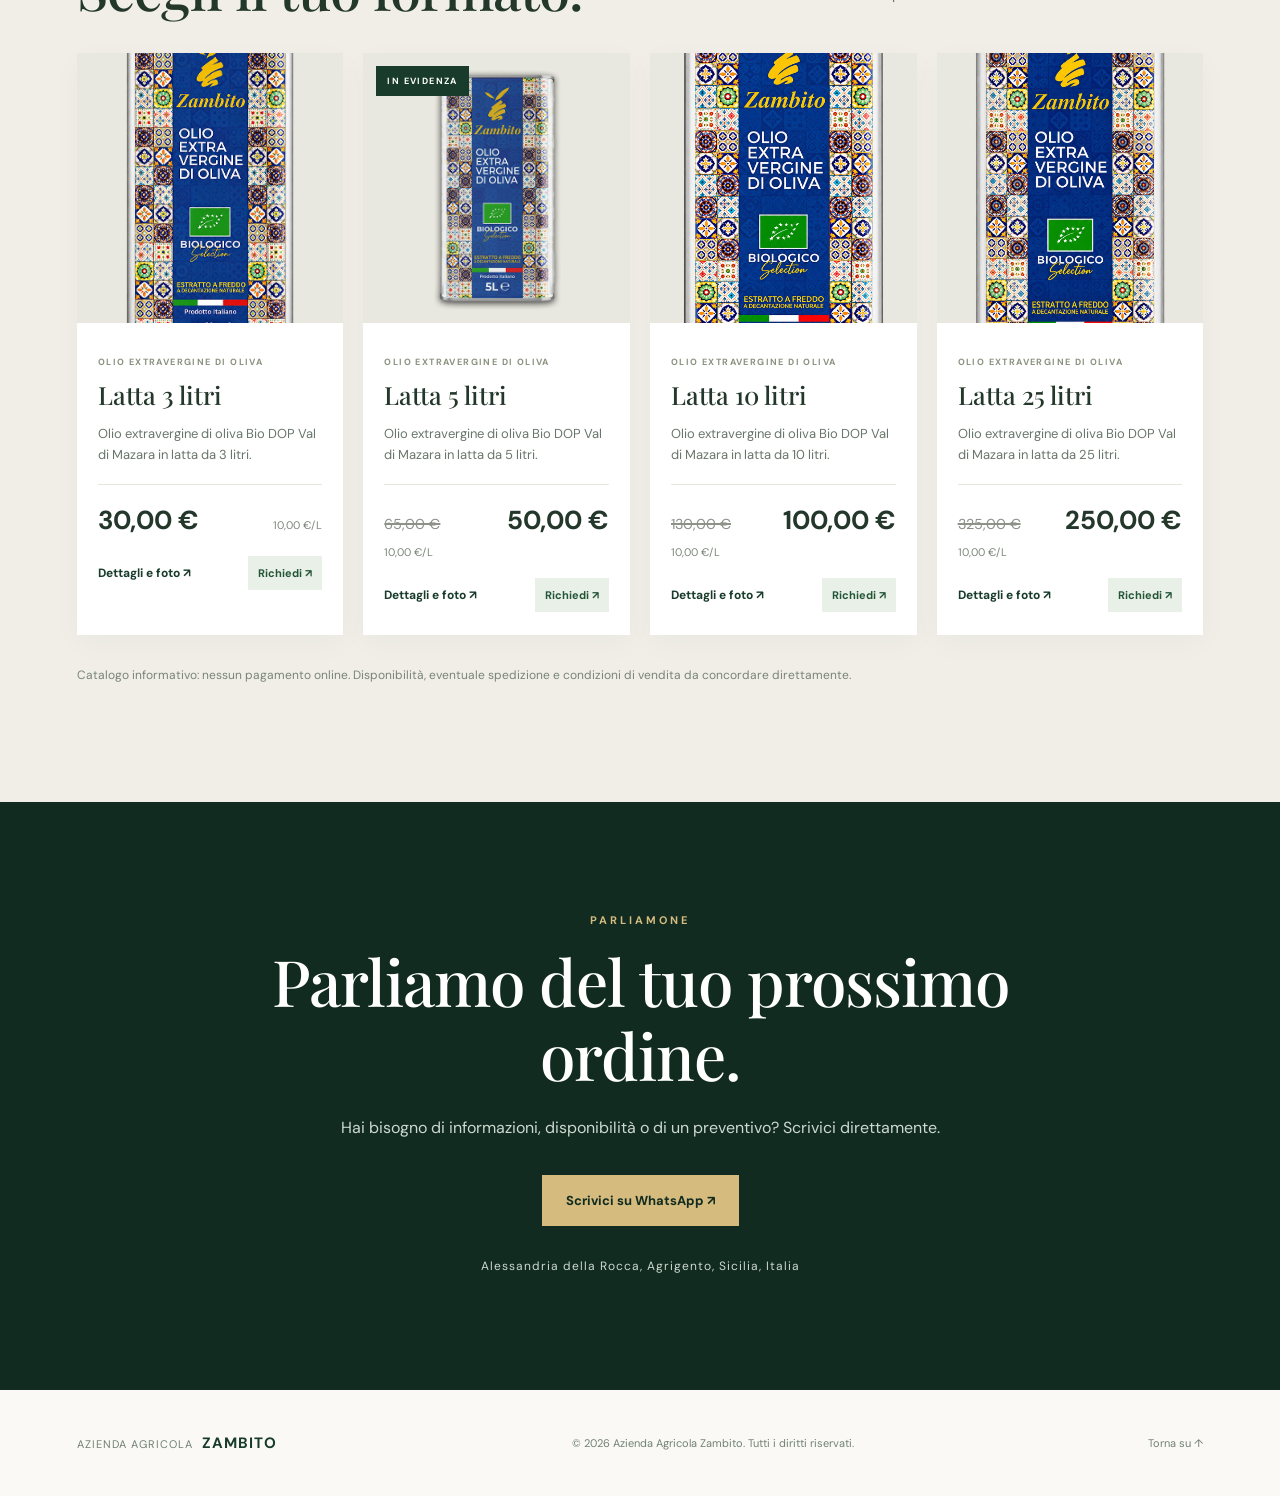
==== commit 0fcbc16e: "aggiunta carosello" ====
--- a/index.html
+++ b/index.html
@@ -1,28 +1,124 @@
 <!doctype html>
 <html lang="it">
+
 <head>
   <meta charset="utf-8">
   <meta name="viewport" content="width=device-width,initial-scale=1">
   <meta name="theme-color" content="#183b2b">
-  <meta name="description" content="Azienda Agricola Zambito: scopri i formati di olio extravergine di oliva e richiedi informazioni direttamente su WhatsApp.">
+  <meta name="description"
+    content="Azienda Agricola Zambito: scopri i formati di olio extravergine di oliva e richiedi informazioni direttamente su WhatsApp.">
   <title>Azienda Agricola Zambito | Olio extravergine di oliva</title>
   <link rel="stylesheet" href="/assets/style.css">
   <script src="/assets/app.js" defer></script>
 </head>
+
 <body>
   <header class="site-header">
-    <a class="brand" href="#inizio" aria-label="Azienda Agricola Zambito - homepage"><span class="brand-mark" id="brand-mark">✳</span><span class="brand-copy">AZIENDA AGRICOLA <strong id="brand-name">ZAMBITO</strong></span></a>
-    <nav aria-label="Navigazione principale"><a href="#azienda">L'azienda</a><a href="#catalogo">Catalogo</a><a href="#contatti">Contatti</a></nav>
+    <a class="brand" href="#inizio" aria-label="Azienda Agricola Zambito - homepage"><span class="brand-mark"
+        id="brand-mark">✳</span><span class="brand-copy">AZIENDA AGRICOLA <strong
+          id="brand-name">ZAMBITO</strong></span></a>
+    <nav aria-label="Navigazione principale"><a href="#azienda">L'azienda</a><a href="#catalogo">Catalogo</a><a
+        href="#contatti">Contatti</a></nav>
     <a class="nav-contact" href="#contatti">Richiedi informazioni <span aria-hidden="true">↗</span></a>
   </header>
   <main id="inizio">
-    <section class="hero"><div class="hero-photo" id="hero-photo" aria-hidden="true"></div><div class="hero-shade"></div><div class="hero-content"><p class="kicker" id="hero-kicker">DALLA NOSTRA TERRA · SICILIA</p><h1 id="hero-title">L'essenza della nostra terra.</h1><p id="hero-description">Olio extravergine di oliva. Una tradizione agricola che raccontiamo attraverso ogni raccolto.</p><div class="hero-actions"><a class="btn btn-gold" href="#catalogo">Esplora il catalogo <span aria-hidden="true">↗</span></a><a class="hero-link" href="#azienda">La nostra storia ↓</a></div></div><div class="hero-bottom"><span>AZIENDA AGRICOLA ZAMBITO</span><span id="hero-localita">SICILIA, ITALIA</span></div></section>
-    <section class="trust-strip" aria-label="Caratteristiche del prodotto"><span>PRODUZIONE AGRICOLA</span><span class="dot">✳</span><span>OLIO EXTRAVERGINE DI OLIVA</span><span class="dot">✳</span><span>CONTATTO DIRETTO</span></section>
-    <section class="about section-wrap" id="azienda"><div class="about-copy"><p class="section-kicker">LA NOSTRA IDENTITÀ</p><h2 id="about-title">Il gusto autentico dell'olio siciliano.</h2><p id="about-description">La nostra azienda propone olio extravergine di oliva in diversi formati. Contattaci per informazioni e disponibilità.</p><div id="certifications" class="certifications" aria-label="Certificazioni dichiarate"></div></div><div class="about-visual" id="about-visual"><div class="about-placeholder"><span>✳</span><p>Una storia che nasce dalla terra</p></div></div></section>
-    <section class="catalog-section" id="catalogo"><div class="section-wrap"><div class="catalog-heading"><div><p class="section-kicker">I NOSTRI PRODOTTI</p><h2 id="catalog-title">Scegli il tuo formato.</h2></div><p>Esplora i prodotti e contattaci direttamente per disponibilità e ordini.</p></div><div id="products" class="products-grid" aria-live="polite"><p>Caricamento catalogo…</p></div><p class="catalog-disclaimer">Catalogo informativo: nessun pagamento online. Disponibilità, eventuale spedizione e condizioni di vendita da concordare direttamente.</p></div></section>
-    <section class="contact-section" id="contatti"><div class="contact-inner"><p class="section-kicker light">PARLIAMONE</p><h2 id="contact-title">Parliamo del tuo prossimo ordine.</h2><p id="contact-description">Hai bisogno di informazioni, disponibilità o di un preventivo? Scrivici direttamente.</p><div id="contact-actions"><span class="contact-wait">Il contatto WhatsApp sarà disponibile a breve.</span></div><p class="contact-location" id="contact-location">Sicilia, Italia</p></div></section>
+    <section class="hero">
+      <div class="hero-media" id="hero-media" aria-hidden="true"></div>
+
+      <div class="hero-controls">
+        <button type="button" id="hero-prev" aria-label="Slide precedente">
+          &#10094;
+        </button>
+
+        <div id="hero-dots" class="hero-dots"></div>
+
+        <button type="button" id="hero-next" aria-label="Slide successiva">
+          &#10095;
+        </button>
+      </div>
+
+      <div class="hero-shade"></div>
+      <div class="hero-content">
+        <p class="kicker" id="hero-kicker">DALLA NOSTRA TERRA · SICILIA</p>
+        <h1 id="hero-title">L'essenza della nostra terra.</h1>
+        <p id="hero-description">Olio extravergine di oliva. Una tradizione agricola che raccontiamo attraverso ogni
+          raccolto.</p>
+        <div class="hero-actions"><a class="btn btn-gold" href="#catalogo">Esplora il catalogo <span
+              aria-hidden="true">↗</span></a><a class="hero-link" href="#azienda">La nostra storia ↓</a></div>
+      </div>
+      <div class="hero-bottom"><span>AZIENDA AGRICOLA ZAMBITO</span><span id="hero-localita">SICILIA, ITALIA</span>
+      </div>
+    </section>
+    <section class="trust-strip" aria-label="Caratteristiche del prodotto"><span>PRODUZIONE AGRICOLA</span><span
+        class="dot">✳</span><span>OLIO EXTRAVERGINE DI OLIVA</span><span class="dot">✳</span><span>CONTATTO
+        DIRETTO</span></section>
+    <section class="about section-wrap" id="azienda">
+      <div class="about-copy">
+        <p class="section-kicker">LA NOSTRA IDENTITÀ</p>
+        <h2 id="about-title">Il gusto autentico dell'olio siciliano.</h2>
+        <p id="about-description">La nostra azienda propone olio extravergine di oliva in diversi formati. Contattaci
+          per informazioni e disponibilità.</p>
+        <div id="certifications" class="certifications" aria-label="Certificazioni dichiarate"></div>
+      </div>
+      <div class="about-visual" id="about-visual">
+        <div class="about-placeholder"><span>✳</span>
+          <p>Una storia che nasce dalla terra</p>
+        </div>
+      </div>
+    </section>
+    <section class="catalog-section" id="catalogo">
+      <div class="section-wrap">
+        <div class="catalog-heading">
+          <div>
+            <p class="section-kicker">I NOSTRI PRODOTTI</p>
+            <h2 id="catalog-title">Scegli il tuo formato.</h2>
+          </div>
+          <p>Esplora i prodotti e contattaci direttamente per disponibilità e ordini.</p>
+        </div>
+        <div id="products" class="products-grid" aria-live="polite">
+          <p>Caricamento catalogo…</p>
+        </div>
+        <p class="catalog-disclaimer">Catalogo informativo: nessun pagamento online. Disponibilità, eventuale spedizione
+          e condizioni di vendita da concordare direttamente.</p>
+      </div>
+    </section>
+    <section class="contact-section" id="contatti">
+      <div class="contact-inner">
+        <p class="section-kicker light">PARLIAMONE</p>
+        <h2 id="contact-title">Parliamo del tuo prossimo ordine.</h2>
+        <p id="contact-description">Hai bisogno di informazioni, disponibilità o di un preventivo? Scrivici
+          direttamente.</p>
+        <div id="contact-actions"><span class="contact-wait">Il contatto WhatsApp sarà disponibile a breve.</span></div>
+        <p class="contact-location" id="contact-location">Sicilia, Italia</p>
+      </div>
+    </section>
   </main>
-  <footer><div class="footer-brand">AZIENDA AGRICOLA <strong>ZAMBITO</strong></div><p>© <span id="year"></span> Azienda Agricola Zambito. Tutti i diritti riservati.</p><a href="#inizio">Torna su ↑</a></footer>
-  <dialog id="product-dialog" aria-labelledby="dialog-title"><button class="dialog-close" id="dialog-close" aria-label="Chiudi">×</button><div class="dialog-layout"><div><div id="dialog-main-image" class="dialog-main-image"></div><div id="dialog-gallery" class="dialog-gallery"></div></div><div class="dialog-details"><p class="section-kicker">DETTAGLI PRODOTTO</p><h2 id="dialog-title"></h2><p id="dialog-description"></p><div id="dialog-certifications" class="certifications"></div><p class="dialog-price" id="dialog-price"></p><p id="dialog-unit"></p><p id="dialog-availability"></p><div id="dialog-action"></div></div></div></dialog>
+  <footer>
+    <div class="footer-brand">AZIENDA AGRICOLA <strong>ZAMBITO</strong></div>
+    <p>© <span id="year"></span> Azienda Agricola Zambito. Tutti i diritti riservati.</p><a href="#inizio">Torna su
+      ↑</a>
+  </footer>
+  <dialog id="product-dialog" aria-labelledby="dialog-title"><button class="dialog-close" id="dialog-close"
+      aria-label="Chiudi">×</button>
+    <div class="dialog-layout">
+      <div>
+        <div id="dialog-main-image" class="dialog-main-image"></div>
+        <div id="dialog-gallery" class="dialog-gallery"></div>
+      </div>
+      <div class="dialog-details">
+        <p class="section-kicker">DETTAGLI PRODOTTO</p>
+        <h2 id="dialog-title"></h2>
+        <p id="dialog-description"></p>
+        <div id="dialog-certifications" class="certifications"></div>
+        <div class="dialog-price-wrap"><span id="dialog-old-price"></span>
+          <p class="dialog-price" id="dialog-price"></p>
+        </div>
+        <p id="dialog-unit"></p>
+        <p id="dialog-availability"></p>
+        <div id="dialog-action"></div>
+      </div>
+    </div>
+  </dialog>
 </body>
-</html>
+
+</html>
--- a/assets/style.css
+++ b/assets/style.css
@@ -1,2 +1,89 @@
 @import url('https://fonts.googleapis.com/css2?family=DM+Sans:wght@400;500;600;700&family=Playfair+Display:ital,wght@0,500;0,600;0,700;1,500&display=swap');
 :root{--green:#183b2b;--deep:#112b20;--gold:#d5bb7e;--ink:#24372b;--muted:#68766b;--paper:#faf9f5;--cream:#f0eee7;font-family:'DM Sans',sans-serif;color:var(--ink);background:var(--paper);font-synthesis:none}*{box-sizing:border-box}html{scroll-behavior:smooth}body{margin:0}button,input{font:inherit}button{cursor:pointer}a{text-decoration:none;color:inherit}img{display:block;max-width:100%}.site-header{height:91px;padding:0 max(5.5vw,24px);display:flex;align-items:center;gap:30px;background:var(--paper)}.brand{display:flex;align-items:center;gap:12px;margin-right:auto;min-width:0}.brand-mark{font-size:36px;color:#a88c53;width:45px;display:flex;align-items:center}.brand-mark img{max-height:52px;max-width:52px;object-fit:contain}.brand-copy{display:flex;flex-direction:column;font-size:10px;letter-spacing:2.2px;line-height:1.55;white-space:nowrap}.brand-copy strong{font-size:20px;letter-spacing:2.6px}.site-header nav{display:flex;gap:29px;font-size:13px;font-weight:600}.site-header nav a:hover,.site-header a:hover{color:#987c43}.nav-contact{border:1px solid #b9c1b6;padding:12px 17px;font-size:12px;font-weight:700;white-space:nowrap}.hero{min-height:620px;background:var(--green);color:#fff;position:relative;isolation:isolate;overflow:hidden;display:flex;align-items:center}.hero-photo{position:absolute;inset:0;background-image:radial-gradient(ellipse at 85% 45%,#47654a 0%,transparent 45%),linear-gradient(135deg,#234d35,#102a20);background-size:cover;background-position:center;z-index:-2}.hero-shade{position:absolute;inset:0;background:linear-gradient(90deg,rgba(10,37,24,.96) 0%,rgba(13,45,30,.84) 46%,rgba(14,42,27,.22) 100%);z-index:-1}.hero-content{padding:105px max(8vw,30px) 130px;max-width:840px}.kicker,.section-kicker{letter-spacing:3px;font-size:11px;font-weight:700;color:#ad8f52}.hero .kicker{color:var(--gold)}h1,h2,h3{font-family:'Playfair Display',Georgia,serif;font-weight:500}h1{font-size:clamp(54px,6.7vw,94px);line-height:1.08;letter-spacing:-2px;margin:22px 0;max-width:800px}h2{font-size:clamp(35px,4.4vw,58px);line-height:1.15;letter-spacing:-1px;margin:17px 0 22px}.hero-content>p:not(.kicker){font-size:16px;line-height:1.9;max-width:550px;color:#e2e9e1}.hero-actions{display:flex;gap:26px;align-items:center;margin-top:31px}.btn{display:inline-flex;align-items:center;justify-content:center;gap:30px;padding:17px 24px;font-size:13px;font-weight:700;border:0}.btn-gold{background:var(--gold);color:var(--deep)}.btn-gold:hover{background:#f2d69c}.btn-dark{background:var(--green);color:#fff}.hero-link{font-size:13px;color:#e9eee7}.hero-bottom{position:absolute;bottom:25px;left:max(8vw,30px);right:max(8vw,30px);display:flex;justify-content:space-between;gap:15px;font-size:10px;letter-spacing:2px;color:#d7ddcf}.trust-strip{display:flex;justify-content:center;gap:40px;align-items:center;padding:24px 18px;background:#e8e5d9;font-size:10px;font-weight:700;letter-spacing:2px;color:#53634e;text-align:center}.trust-strip .dot{font-size:16px;color:#a28c55}.section-wrap{max-width:1440px;margin:auto;padding-left:max(6vw,24px);padding-right:max(6vw,24px)}.about{display:grid;grid-template-columns:1fr .9fr;gap:8%;align-items:center;padding-top:110px;padding-bottom:110px}.about-copy>p:not(.section-kicker){color:var(--muted);font-size:16px;line-height:1.9;max-width:610px}.about-visual{min-height:410px;background:#e6e6dc;overflow:hidden}.about-visual>img{width:100%;height:100%;min-height:410px;object-fit:cover}.about-placeholder{height:410px;background:radial-gradient(circle at 70% 40%,#d2d5bd,#e9e7dc 65%);display:flex;flex-direction:column;align-items:center;justify-content:center;color:#61735d}.about-placeholder span{font-size:125px;color:#899777}.about-placeholder p{font-family:Georgia,serif;font-style:italic;font-size:20px}.certifications{display:flex;gap:9px;flex-wrap:wrap;margin-top:22px}.cert-badge{border:1px solid #b4bcab;border-radius:3px;padding:9px 13px;font-size:11px;letter-spacing:.3px;font-weight:700;color:#34543d;background:#f1f5ec}.catalog-section{background:var(--cream);padding:92px 0 104px}.catalog-heading{display:flex;justify-content:space-between;align-items:end;gap:35px;margin-bottom:32px}.catalog-heading h2{margin-bottom:0}.catalog-heading>p{font-size:14px;color:var(--muted);line-height:1.8;max-width:330px}.products-grid{display:grid;grid-template-columns:repeat(4,minmax(0,1fr));gap:20px}.product-card{background:#fff;min-width:0;box-shadow:0 8px 28px #26372a08}.product-image{border:0;padding:0;width:100%;height:270px;position:relative;overflow:hidden;background:#e9e8e0;display:block}.product-image>img{width:100%;height:100%;object-fit:cover;transition:transform .25s}.product-image:hover>img{transform:scale(1.035)}.ribbon{position:absolute;top:13px;left:13px;background:var(--green);color:#fff;font-size:9px;font-weight:700;letter-spacing:1.4px;padding:9px 11px}.product-placeholder{height:100%;min-height:180px;background:radial-gradient(circle at 50% 30%,#f7f7f1,#e4e5da);display:flex;justify-content:center;align-items:center}.placeholder-tin{height:174px;width:122px;background:linear-gradient(90deg,#bfc5ba,#f5f6ee 25%,#cbd1c5 72%,#a9b2a5);border:2px solid #a6aea3;border-radius:8px;display:flex;flex-direction:column;align-items:center;justify-content:center;gap:6px;box-shadow:15px 16px 20px #00000014;position:relative}.placeholder-tin:before{content:'';position:absolute;top:-10px;right:17px;width:32px;height:8px;border:4px solid #a6aea3;border-bottom:0;border-radius:6px}.placeholder-tin:after{content:'';position:absolute;inset:15px 11px;border:1px solid #aab4a7;pointer-events:none}.olive-symbol{font-size:34px;color:#526c4e}.placeholder-tin strong{font-family:Georgia,serif;font-size:15px;letter-spacing:1px;color:#38533e}.placeholder-tin>span:last-child{font-size:12px;color:#58705b}.product-body{padding:24px 21px 23px}.product-kicker{font-size:9px;font-weight:700;letter-spacing:1.4px;color:#8a927f}.product-body h3{font-size:25px;line-height:1.2;margin:12px 0}.product-description{font-size:13px;color:var(--muted);line-height:1.65;min-height:43px}.product-price-row{border-top:1px solid #e5e7df;padding-top:18px;margin-top:18px;display:flex;align-items:baseline;justify-content:space-between;gap:7px}.product-price-row strong{font-size:26px}.product-price-row span{font-size:11px;color:#7d877c}.product-actions{margin-top:19px;display:flex;justify-content:space-between;gap:8px;align-items:center;flex-wrap:wrap}.text-button{background:none;border:0;padding:8px 0;color:var(--green);font-size:12px;font-weight:700;text-align:left}.small-wa{font-size:11px;font-weight:700;background:#e8f0e7;color:#235537;padding:10px}.catalog-disclaimer{font-size:12px;line-height:1.8;color:#798477;margin-top:30px}.contact-section{background:var(--deep);color:white;padding:100px 24px;text-align:center}.contact-inner{max-width:740px;margin:auto}.section-kicker.light{color:var(--gold)}.contact-section h2{font-size:clamp(42px,5vw,67px)}.contact-section p:not(.section-kicker){color:#cdd9cf;line-height:1.8}.contact-section .btn{margin-top:17px}.contact-wait{color:#d5bb7e;font-size:13px}.email-link{display:block;margin-top:22px;text-decoration:underline;color:#e5e9df}.contact-location{margin-top:30px;font-size:12px;letter-spacing:1px}footer{display:flex;align-items:center;justify-content:space-between;gap:25px;padding:35px max(6vw,24px);font-size:11px;color:#718071}footer .footer-brand{letter-spacing:1px}footer .footer-brand strong{font-size:15px;margin-left:5px;color:var(--green)}dialog{border:0;padding:0;max-width:min(1020px,94vw);width:100%;max-height:90vh;box-shadow:0 25px 80px #0005;background:var(--paper);color:var(--ink)}dialog::backdrop{background:#0b201ac9}.dialog-close{position:absolute;right:18px;top:10px;font-size:35px;border:0;background:#ffffffd9;z-index:2;width:44px;height:44px}.dialog-layout{display:grid;grid-template-columns:1fr 1fr;gap:35px;padding:45px}.dialog-main-image{height:400px;background:#e8e9e1;overflow:hidden}.dialog-main-image>img{width:100%;height:100%;object-fit:contain}.dialog-gallery{display:flex;gap:10px;flex-wrap:wrap;margin-top:12px}.gallery-thumb{width:70px;height:70px;border:1px solid #c8d0c5;background:#fff;padding:3px}.gallery-thumb img{height:100%;width:100%;object-fit:cover}.dialog-details{padding:20px 0}.dialog-details h2{font-size:44px}.dialog-details>p:not(.section-kicker){color:var(--muted);line-height:1.8}.dialog-price{font-size:32px!important;color:var(--ink)!important;font-weight:700;margin-bottom:0}.dialog-details .btn{margin-top:20px}@media(max-width:1100px){.products-grid{grid-template-columns:repeat(2,minmax(0,1fr))}.site-header nav{gap:16px}.nav-contact{display:none}}@media(max-width:700px){.site-header{height:77px;padding:0 18px}.site-header nav{gap:12px;font-size:11px}.site-header nav a:first-child{display:none}.brand-copy{font-size:8px}.brand-copy strong{font-size:16px}.brand-mark{width:32px;font-size:29px}.hero{min-height:570px}.hero-content{padding:80px 24px 120px}.hero-shade{background:linear-gradient(90deg,#0b281ed9,#0b281e7a)}.hero-actions{gap:14px;flex-wrap:wrap}.hero-bottom{left:24px;right:24px;font-size:8px}.trust-strip{gap:10px;font-size:8px;flex-wrap:wrap}.trust-strip span:nth-child(4),.trust-strip span:nth-child(5){display:none}.about{grid-template-columns:1fr;padding-top:75px;padding-bottom:75px;gap:28px}.about-visual,.about-placeholder,.about-visual>img{min-height:290px;height:290px}.catalog-section{padding:68px 0}.catalog-heading{display:block}.catalog-heading>p{margin-top:20px}.products-grid{gap:12px}.product-image{height:210px}.product-body{padding:15px 13px}.product-body h3{font-size:20px}.product-description{font-size:12px}.product-price-row strong{font-size:22px}.placeholder-tin{transform:scale(.8)}.contact-section{padding:75px 20px}footer{flex-direction:column;text-align:center}.dialog-layout{grid-template-columns:1fr;gap:10px;padding:20px}.dialog-main-image{height:260px}.dialog-details h2{font-size:32px}}
+
+.previous-price{color:#8d918a;text-decoration:line-through;text-decoration-thickness:1.5px;font-size:.9rem;font-weight:400;margin-right:8px}.product-price-row{flex-wrap:wrap;align-items:baseline;gap:8px}#dialog-old-price .previous-price{font-size:1.05rem}
+
+.dialog-price-wrap{display:flex;align-items:baseline;gap:8px;flex-wrap:wrap}.dialog-price-wrap .dialog-price{margin:0}
+/* =========================================
+   CAROSELLO MULTIMEDIALE HOMEPAGE
+========================================= */
+
+.hero-media {
+  position: absolute;
+  inset: 0;
+  width: 100%;
+  height: 100%;
+  z-index: -2;
+  overflow: hidden;
+  background: #183b2b;
+}
+
+.hero-media img,
+.hero-media video {
+  display: block;
+  width: 100%;
+  height: 100%;
+  object-fit: cover;
+  object-position: center;
+}
+
+.hero-controls {
+  position: absolute;
+  right: max(5vw, 24px);
+  bottom: 65px;
+  z-index: 3;
+  display: flex;
+  align-items: center;
+  gap: 14px;
+}
+
+.hero-controls button {
+  border: 1px solid rgba(255,255,255,.5);
+  background: rgba(0,0,0,.25);
+  color: white;
+  width: 36px;
+  height: 36px;
+  border-radius: 50%;
+  cursor: pointer;
+}
+
+.hero-controls button:hover {
+  background: rgba(213,187,126,.8);
+}
+
+.hero-controls button[hidden] {
+  display: none;
+}
+
+.hero-dots {
+  display: flex;
+  align-items: center;
+  gap: 8px;
+}
+
+.hero-dots .hero-dot {
+  width: 9px;
+  height: 9px;
+  min-width: 9px;
+  padding: 0;
+  border: none;
+  border-radius: 50%;
+  background: rgba(255,255,255,.5);
+}
+
+.hero-dots .hero-dot.active {
+  background: #d5bb7e;
+  transform: scale(1.2);
+}
+
+@media (max-width: 600px) {
+  .hero-media img,
+  .hero-media video {
+    object-position: center;
+  }
+
+  .hero-controls {
+    bottom: 53px;
+    right: 20px;
+  }
+}
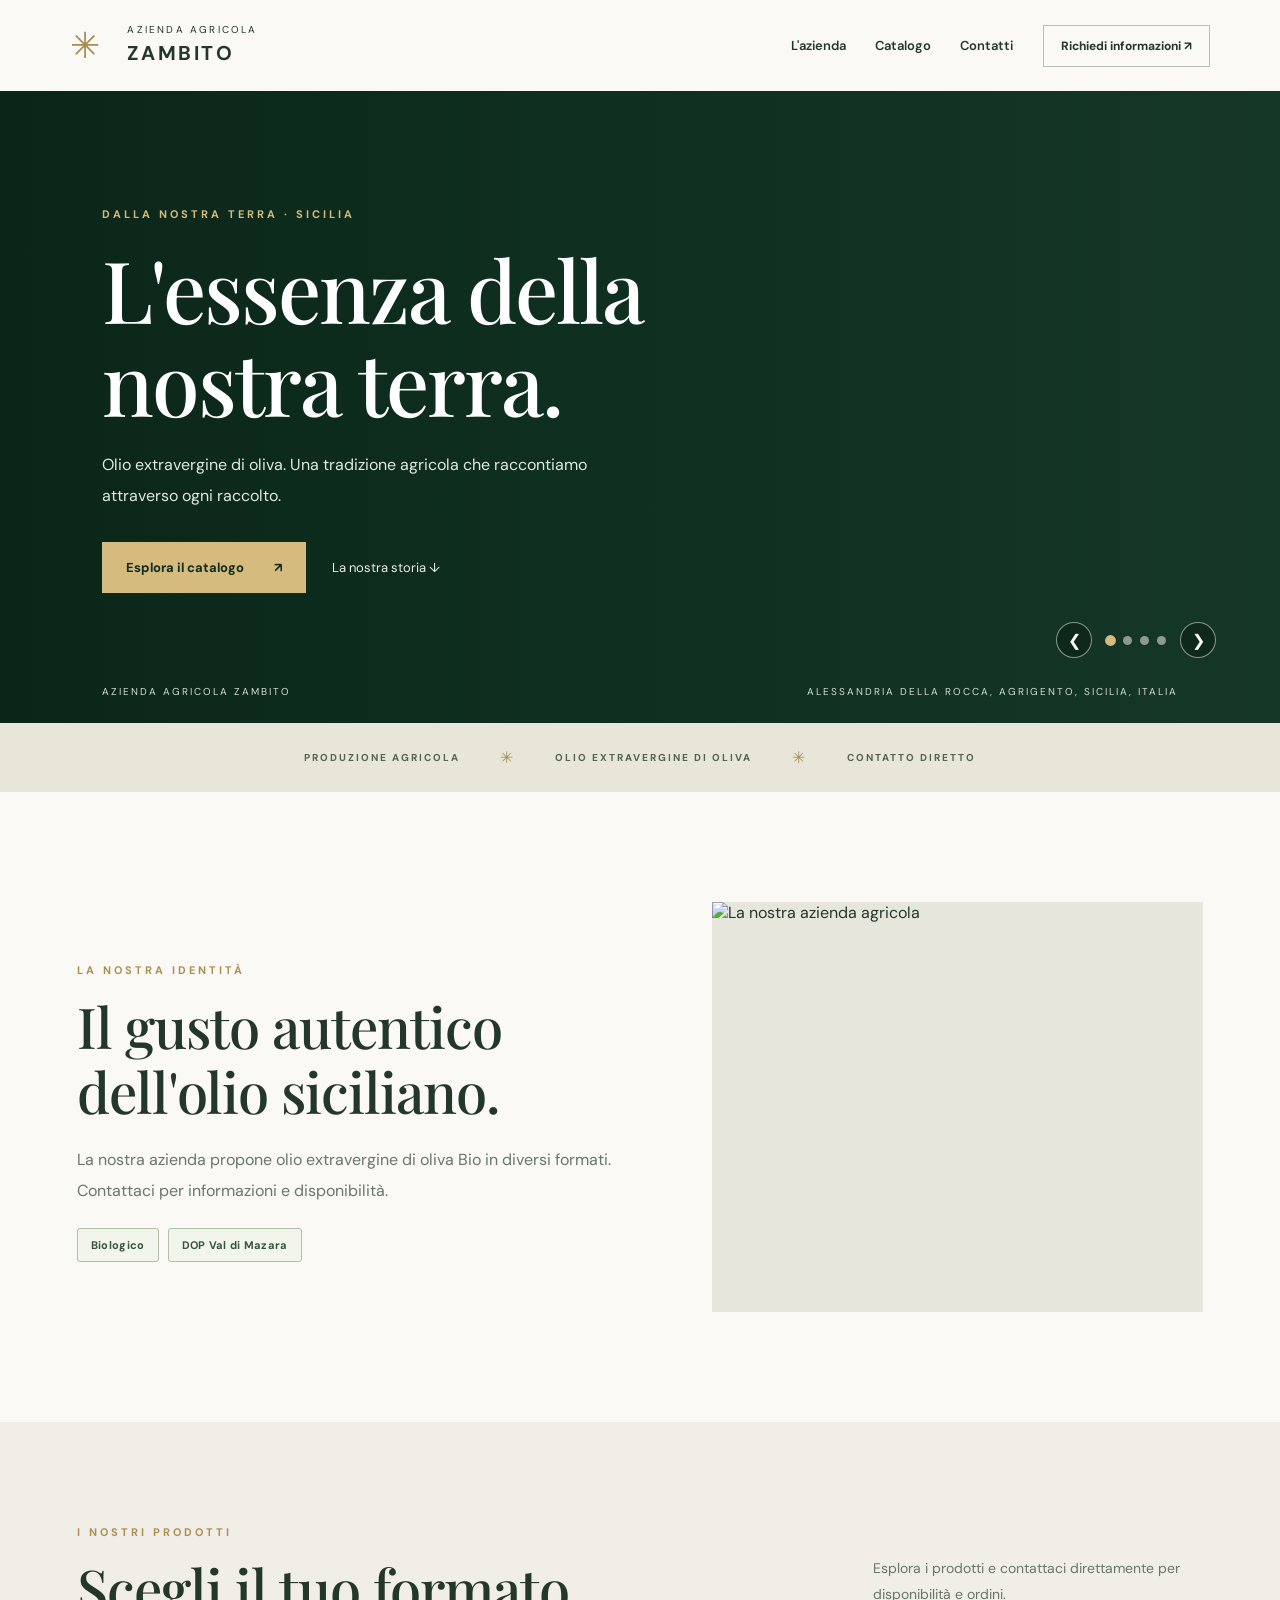
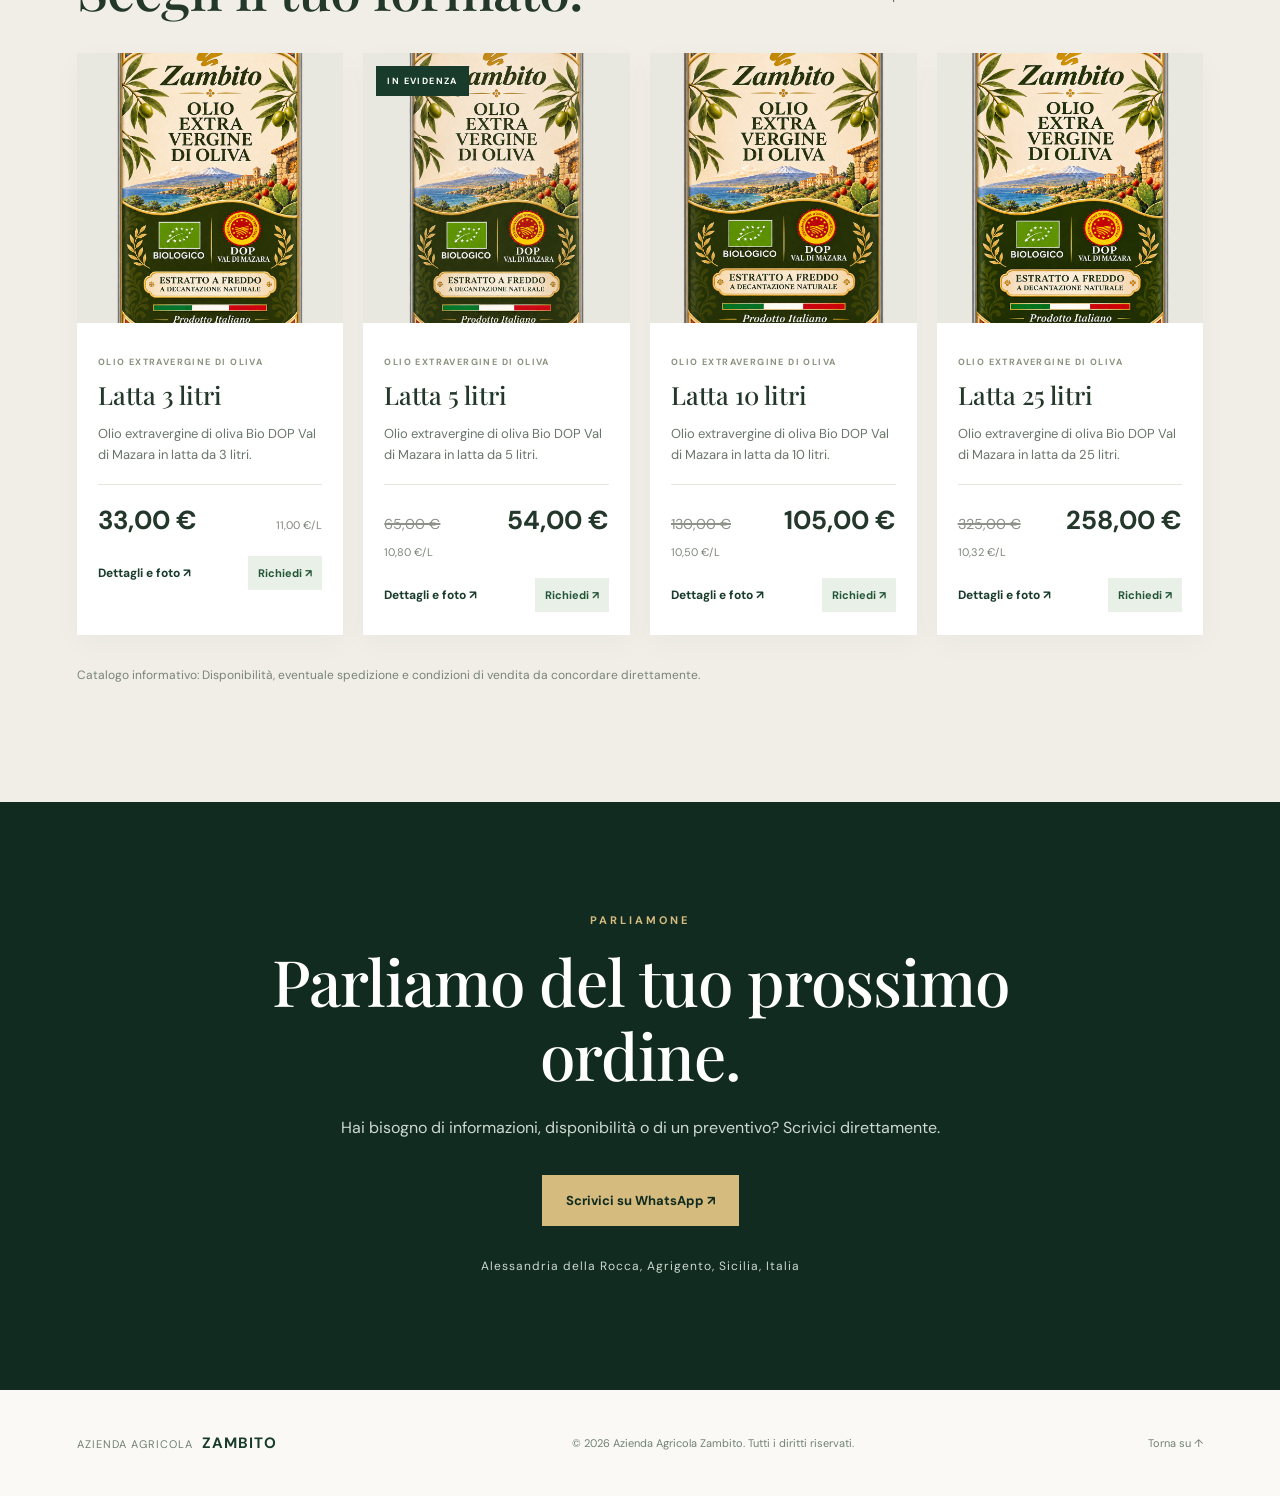
==== commit 1dc825f7: "Update index.html" ====
--- a/index.html
+++ b/index.html
@@ -78,7 +78,7 @@
         <div id="products" class="products-grid" aria-live="polite">
           <p>Caricamento catalogo…</p>
         </div>
-        <p class="catalog-disclaimer">Catalogo informativo: nessun pagamento online. Disponibilità, eventuale spedizione
+        <p class="catalog-disclaimer">Catalogo informativo: Disponibilità, eventuale spedizione
           e condizioni di vendita da concordare direttamente.</p>
       </div>
     </section>
